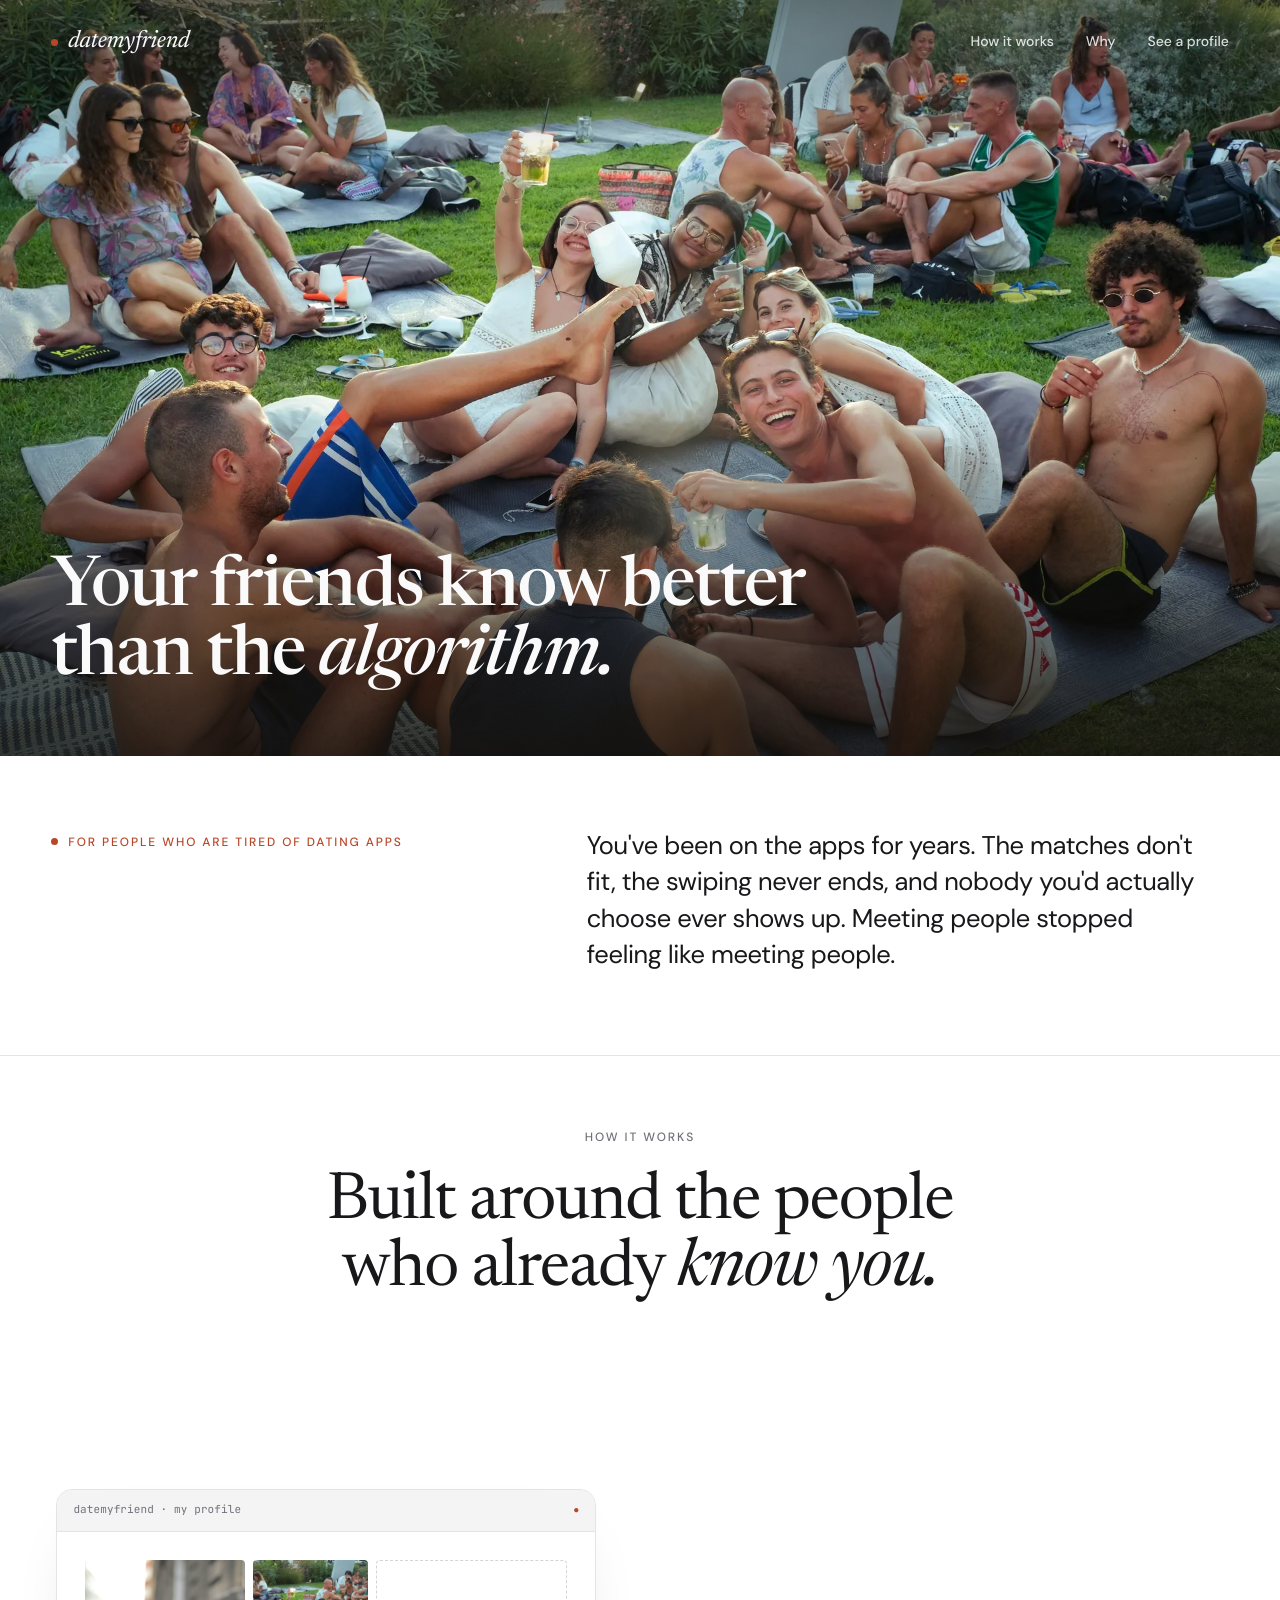
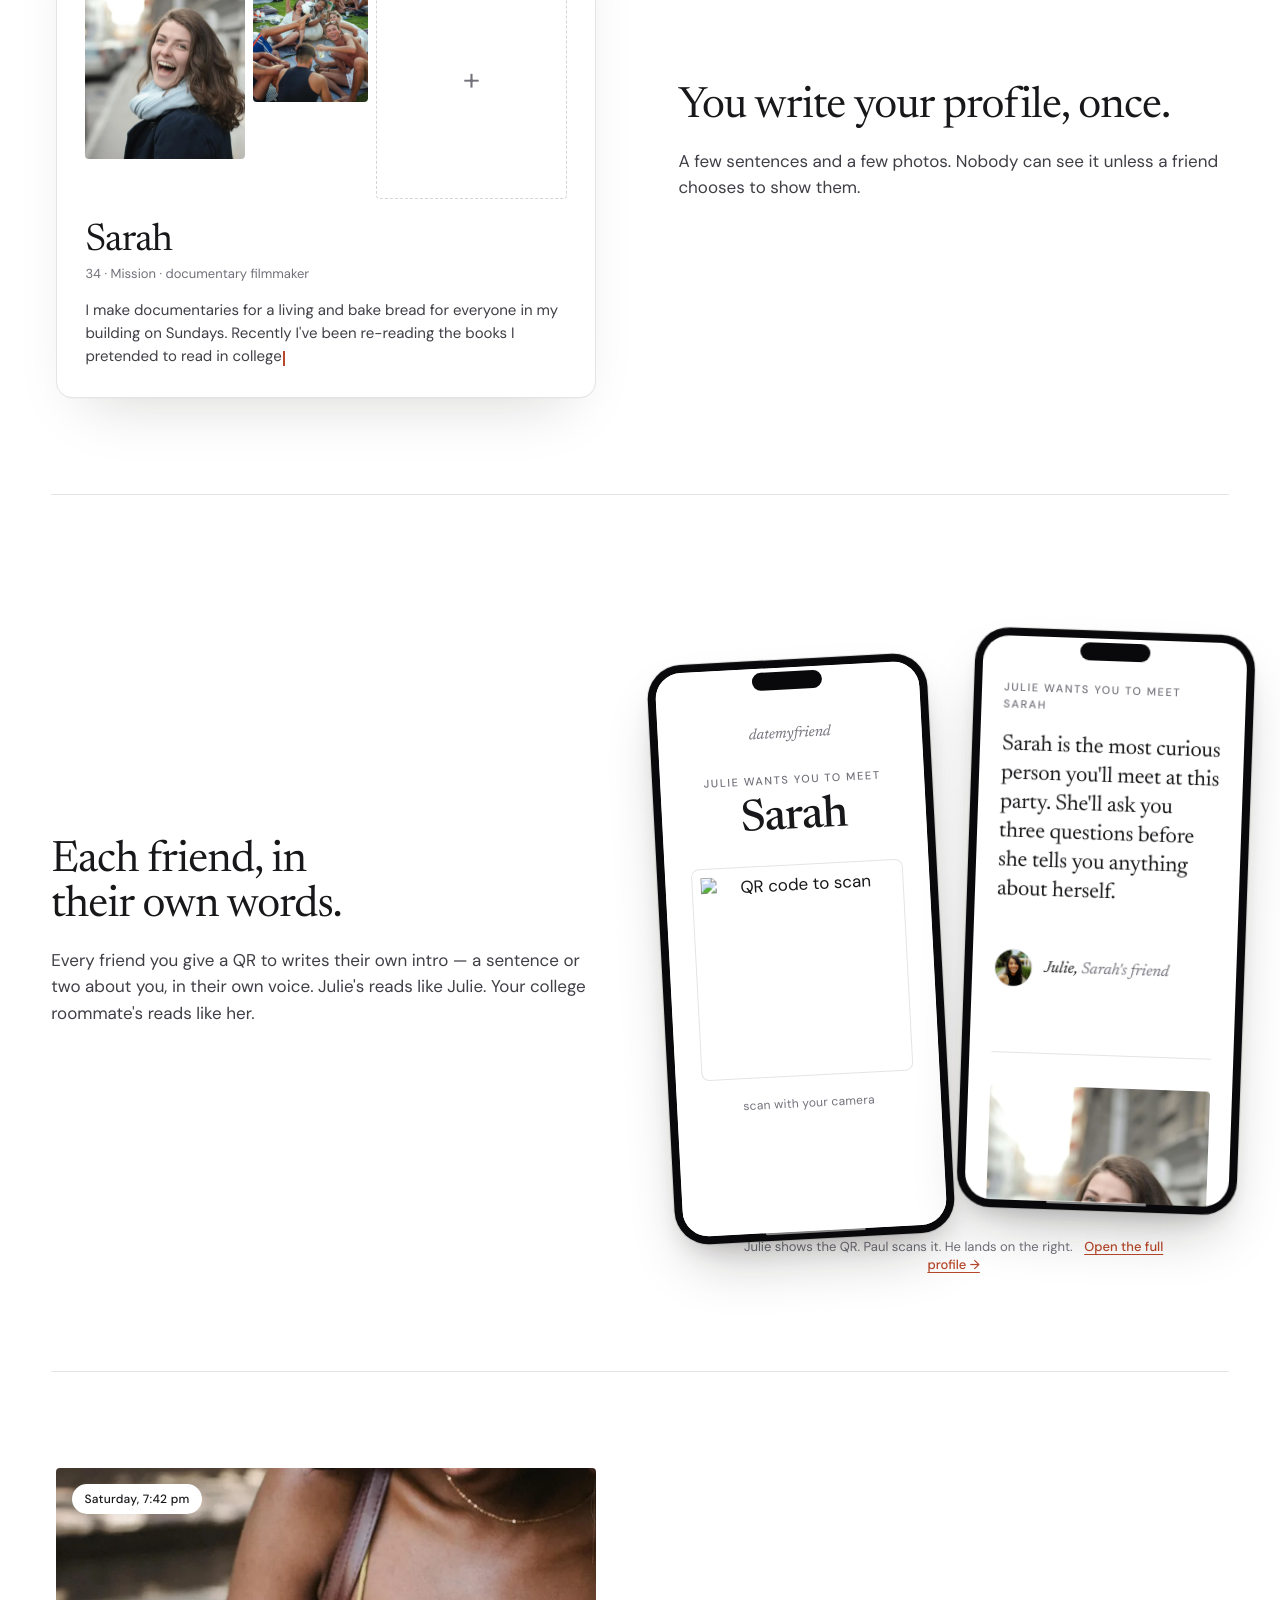
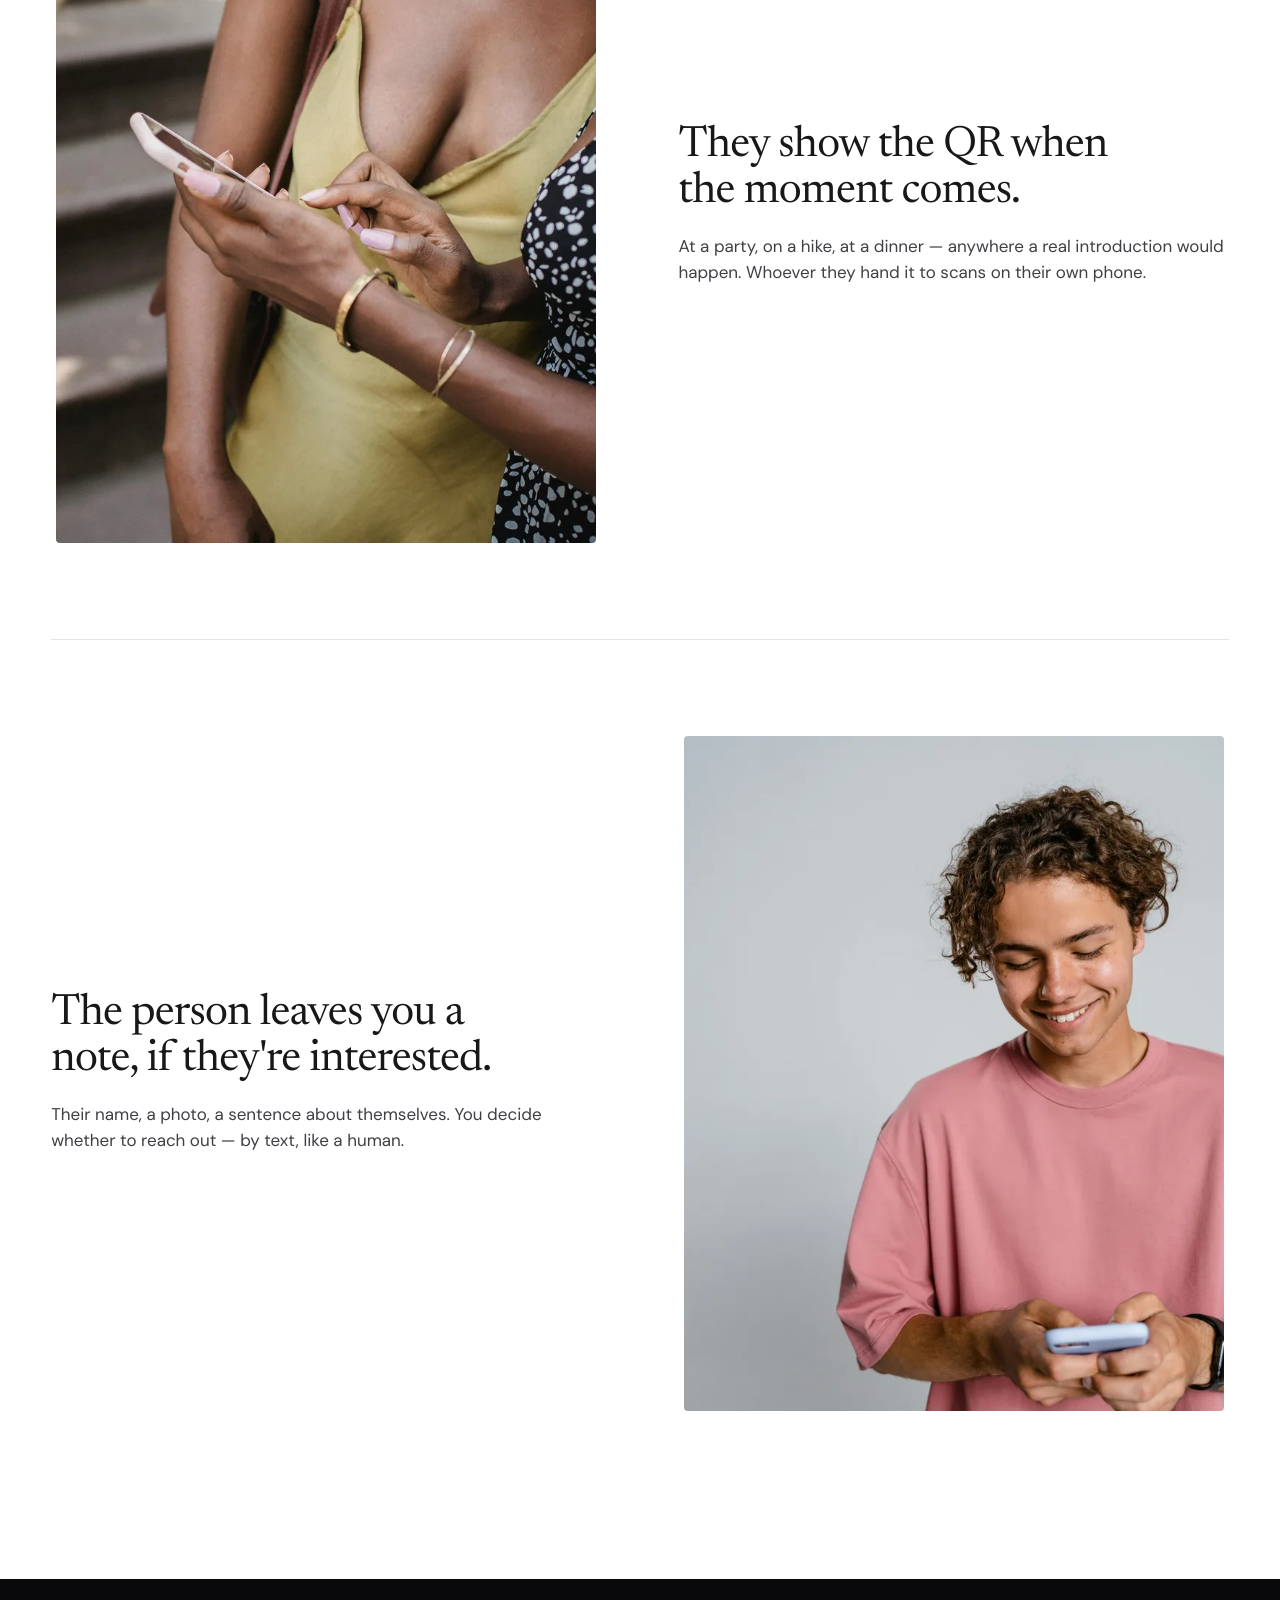
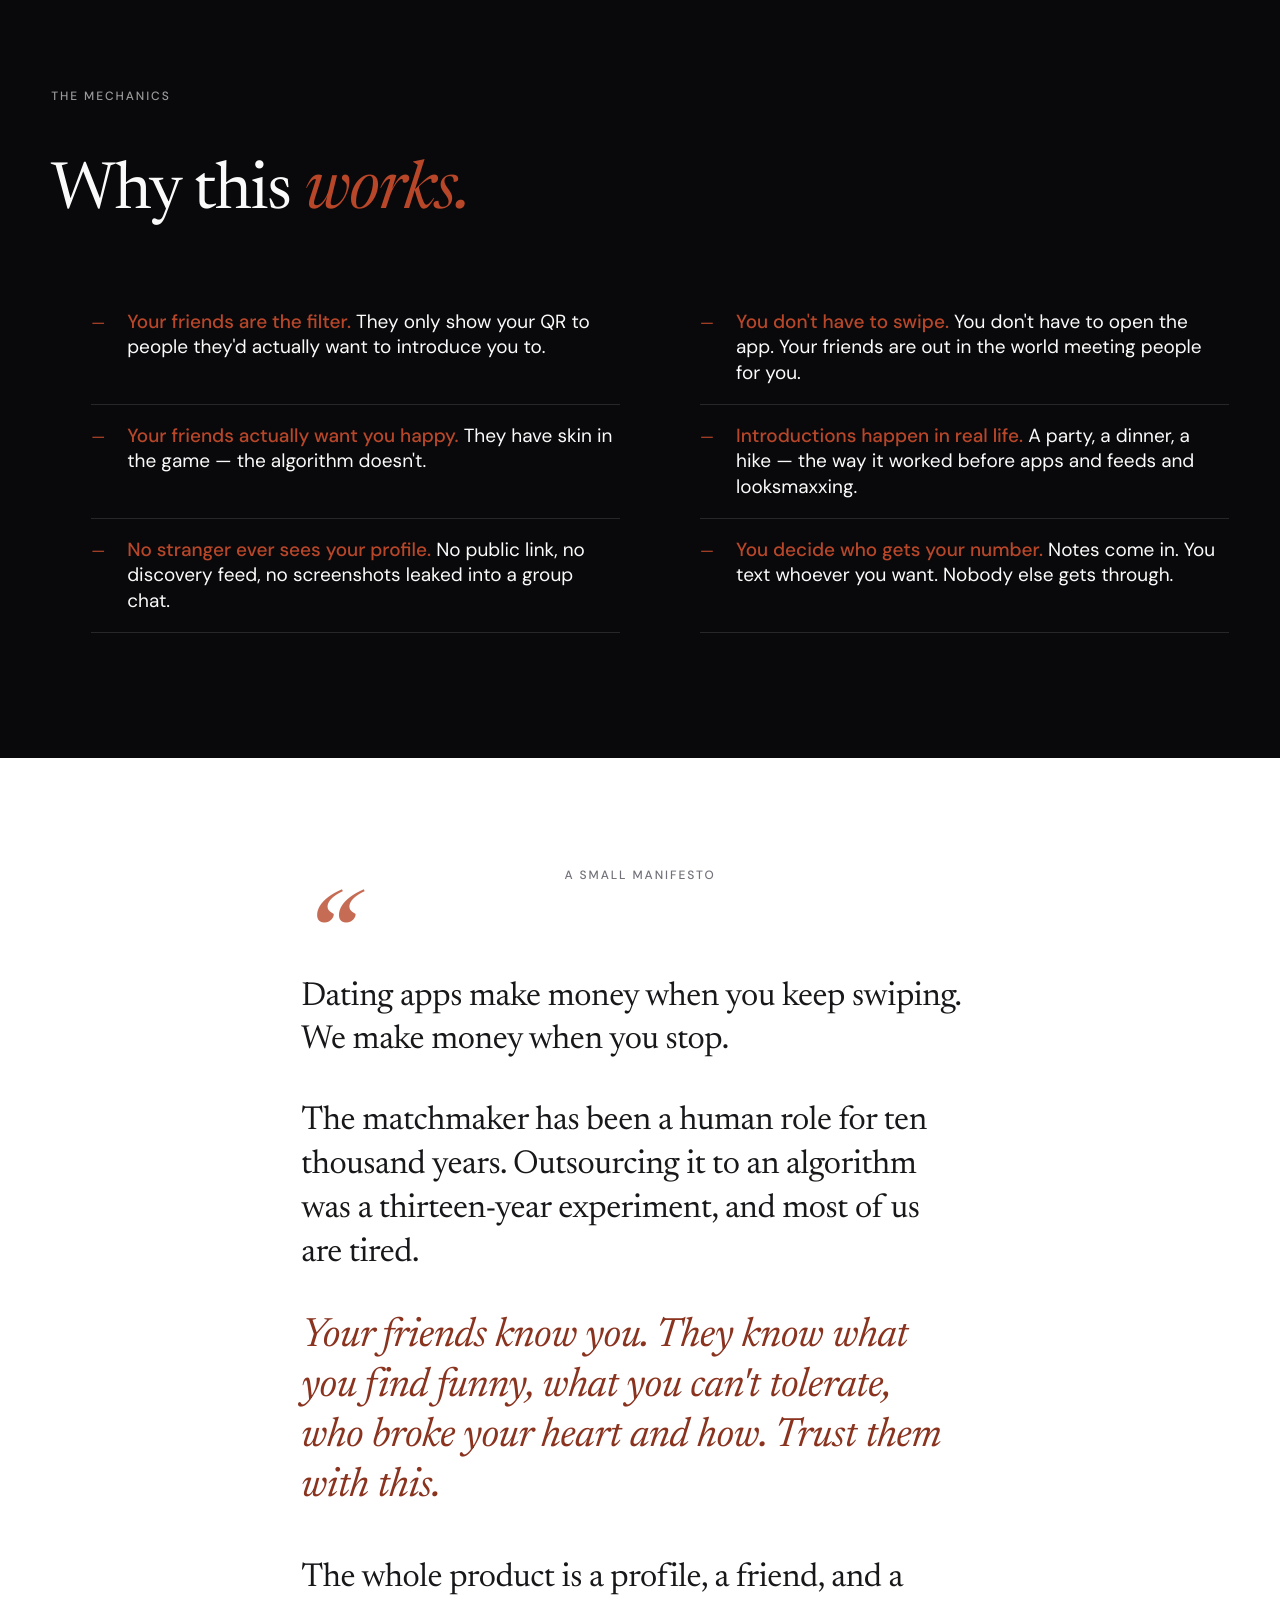
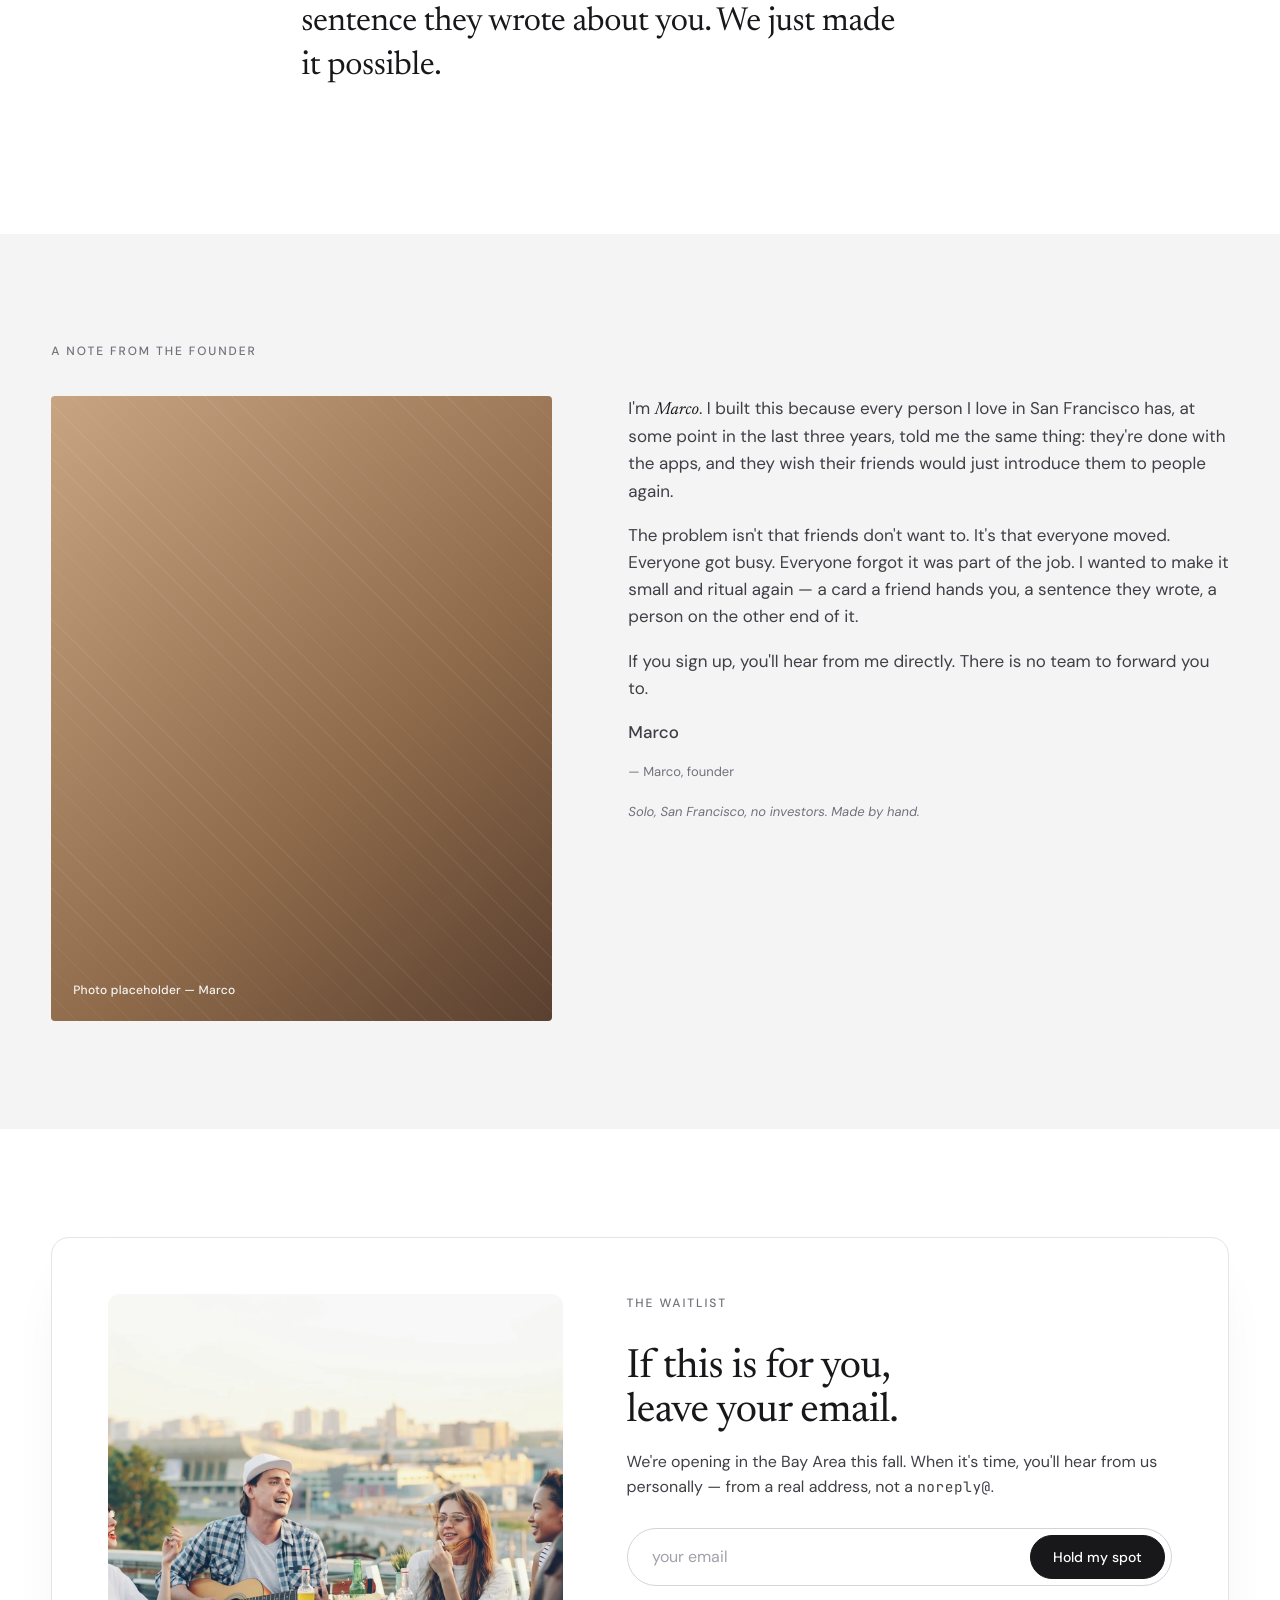
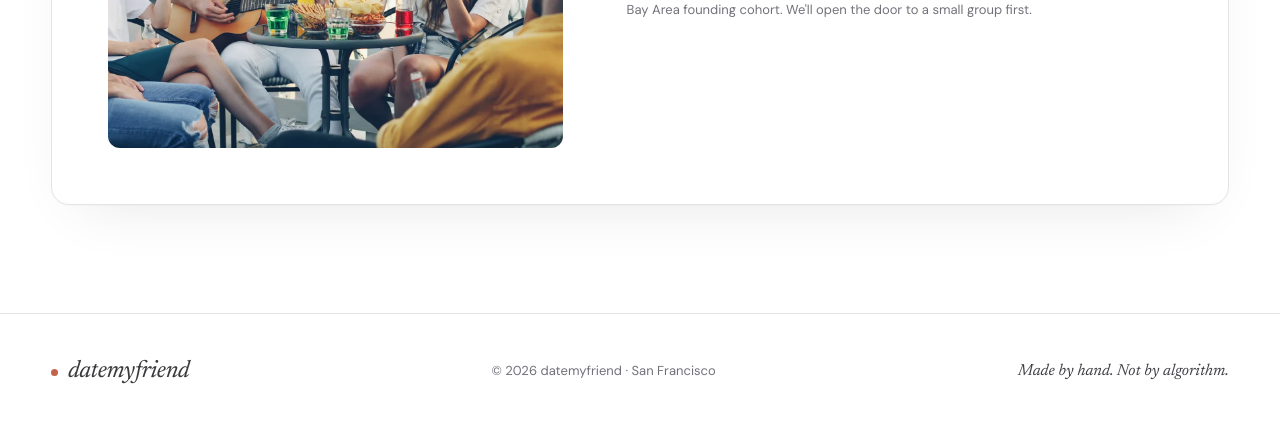
==== index.html @ 8fa46e81 "datemyfriend: static landing + profile pages for GitHub Pages Implements the Claude Design handoff a" ====
<!doctype html>
<html lang="en">
<head>
  <meta charset="utf-8" />
  <meta name="viewport" content="width=device-width, initial-scale=1" />
  <title>datemyfriend — a small, slow dating service</title>
  <meta name="description" content="A small, slow dating service that works through your actual friends." />

  <link rel="preconnect" href="https://fonts.googleapis.com" />
  <link rel="preconnect" href="https://fonts.gstatic.com" crossorigin />
  <link
    rel="stylesheet"
    href="https://fonts.googleapis.com/css2?family=Newsreader:ital,opsz,wght@0,6..72,300..700;1,6..72,300..700&family=DM+Sans:opsz,wght@9..40,400..700&family=JetBrains+Mono:wght@400;500;600&family=Caveat:wght@500;600&display=swap"
  />

  <link rel="stylesheet" href="styles.css" />
  <link rel="stylesheet" href="profile.css" />
</head>
<body>
  <div class="page">
    <!-- ── Header ────────────────────────────────────────────── -->
    <header class="site-header on-dark">
      <div class="container">
        <a class="brand" href="index.html">
          <span class="brand-dot" aria-hidden="true"></span>
          <span class="brand-mark">datemyfriend</span>
        </a>
        <nav class="nav-links" aria-label="primary">
          <a href="#how">How it works</a>
          <a href="#manifesto">Why</a>
          <a href="profile.html" target="_blank" rel="noreferrer">See a profile</a>
        </nav>
      </div>
    </header>

    <!-- ── 01 Hero ───────────────────────────────────────────── -->
    <section class="hero">
      <div class="hero__bg" aria-hidden="true">
        <img src="images/garden-party.webp" alt="" />
      </div>
      <div class="hero__inner">
        <div class="container">
          <h1 class="hero__headline">
            Your friends know better than the <em class="serif-italic">algorithm.</em>
          </h1>
        </div>
      </div>
    </section>

    <!-- ── 01b Lead-in ───────────────────────────────────────── -->
    <section class="lead-in">
      <div class="container">
        <div class="lead-in__grid">
          <div class="lead-in__left">
            <div class="eyebrow" style="margin-bottom:18px">For people who are tired of dating apps</div>
          </div>
          <div class="lead-in__right">
            <p class="lead-in__sub">
              You've been on the apps for years. The matches don't fit, the swiping
              never ends, and nobody you'd actually choose ever shows up. Meeting
              people stopped feeling like meeting people.
            </p>
          </div>
        </div>
      </div>
    </section>

    <!-- ── 02 How it works ───────────────────────────────────── -->
    <section class="section section-tight" id="how">
      <div class="container">
        <div style="text-align:center;margin-bottom:clamp(56px, 7vw, 96px)">
          <div class="eyebrow-muted" style="margin-bottom:24px">How it works</div>
          <h2 class="display-l" style="max-width:20ch;margin:0 auto">
            Built around the people who already <em class="serif-italic">know you.</em>
          </h2>
        </div>

        <!-- Step 1 — editor mock -->
        <div class="how-row">
          <div class="how-row__media">
            <div class="editor-mock">
              <div class="editor-mock__chrome">
                <div class="editor-mock__url">datemyfriend · my profile</div>
                <div class="editor-mock__lock" aria-hidden="true">●</div>
              </div>
              <div class="editor-mock__body">
                <div class="editor-mock__photos">
                  <div class="editor-mock__photo img-frame"><img src="images/sarah.webp" alt="" /></div>
                  <div class="editor-mock__photo img-frame"><img src="images/garden-party.webp" alt="" /></div>
                  <div class="editor-mock__photo editor-mock__photo--add"><span>+</span></div>
                </div>
                <div class="editor-mock__name">Sarah</div>
                <div class="editor-mock__details">34 · Mission · documentary filmmaker</div>
                <div class="editor-mock__bio">
                  I make documentaries for a living and bake bread for everyone in my building on Sundays.
                  Recently I've been re-reading the books I pretended to read in college<span class="caret" aria-hidden="true"></span>
                </div>
              </div>
            </div>
          </div>
          <div class="how-row__copy">
            <h3 class="how-row__title">You write your profile, once.</h3>
            <p class="how-row__body">A few sentences and a few photos. Nobody can see it unless a friend chooses to show them.</p>
          </div>
        </div>

        <!-- Step 2 — phone pair (Julie's QR + Paul's view) -->
        <div class="how-row reverse">
          <div class="how-row__media">
            <div class="phone-pair-wrap">
              <div class="phone-pair-clip">
                <div class="phone-pair" data-active="0">
                  <div class="phone-pair__slot is-active" role="button" tabindex="0" aria-label="Show Julie's QR · what she shows Paul">
                    <div class="phone-wrap" style="transform:rotate(0deg)">
                      <div class="phone">
                        <div class="phone__notch" aria-hidden="true"></div>
                        <div class="phone__screen">
                          <div class="qr-screen">
                            <div class="qr-screen__brand">datemyfriend</div>
                            <div class="qr-screen__title-row">
                              <div class="qr-screen__eyebrow">Julie wants you to meet</div>
                              <h3 class="qr-screen__title">Sarah</h3>
                            </div>
                            <div class="qr-screen__qr"><img src="images/qr.svg" alt="QR code to scan" /></div>
                            <div class="qr-screen__hint">scan with your camera</div>
                          </div>
                        </div>
                        <div class="phone__home" aria-hidden="true"></div>
                      </div>
                    </div>
                  </div>
                  <div class="phone-pair__slot" role="button" tabindex="0" aria-label="Show Paul's view · after scanning">
                    <div class="phone-wrap" style="transform:rotate(0deg)">
                      <div class="phone">
                        <div class="phone__notch" aria-hidden="true"></div>
                        <div class="phone__screen">
                          <article class="profile-card">
                            <section class="profile-endorsement">
                              <div class="profile-endorsement__label eyebrow-muted">Julie wants you to meet Sarah</div>
                              <blockquote class="profile-endorsement__text">Sarah is the most curious person you'll meet at this party. She'll ask you three questions before she tells you anything about herself.</blockquote>
                              <div class="profile-endorsement__sig">
                                <span class="profile-endorsement__sig-avatar" aria-hidden="true"><img src="images/julie.webp" alt="" /></span>
                                <span class="profile-endorsement__sig-name">Julie, <span class="profile-endorsement__sig-rel">Sarah's friend</span></span>
                              </div>
                            </section>
                            <hr class="profile-rule" />
                            <section class="profile-meet">
                              <div class="profile-meet__photos">
                                <div class="profile-meet__photo img-frame"><img src="images/sarah.webp" alt="" /></div>
                              </div>
                              <h1 class="profile-meet__name">Sarah</h1>
                              <div class="profile-meet__details caption">34 · Mission · documentary filmmaker</div>
                              <p class="profile-meet__bio">I make documentaries for a living and bake bread on Sundays. Looking for someone with their own thing going on.</p>
                            </section>
                          </article>
                        </div>
                        <div class="phone__home" aria-hidden="true"></div>
                      </div>
                    </div>
                  </div>
                </div>
              </div>

              <div class="phone-pair__nav" aria-label="Phone view selector">
                <button class="phone-pair__arrow" data-dir="prev" disabled aria-label="Previous">
                  <svg viewBox="0 0 24 24" width="20" height="20" fill="none" stroke="currentColor" stroke-width="1.5" stroke-linecap="round" stroke-linejoin="round" style="transform:scaleX(-1)"><path d="M5 12h14"/><path d="M13 6l6 6-6 6"/></svg>
                </button>
                <div class="phone-pair__dots" role="tablist">
                  <button class="phone-pair__dot is-active" role="tab" aria-selected="true" aria-label="Julie's QR · what she shows Paul"></button>
                  <button class="phone-pair__dot" role="tab" aria-selected="false" aria-label="Paul's view · after scanning"></button>
                </div>
                <button class="phone-pair__arrow" data-dir="next" aria-label="Next">
                  <svg viewBox="0 0 24 24" width="20" height="20" fill="none" stroke="currentColor" stroke-width="1.5" stroke-linecap="round" stroke-linejoin="round"><path d="M5 12h14"/><path d="M13 6l6 6-6 6"/></svg>
                </button>
              </div>

              <div class="how-row__caption caption phone-pair__caption">
                Julie shows the QR. Paul scans it. He lands on the right.
                <a href="profile.html" target="_blank" rel="noreferrer" class="how-row__link">Open the full profile →</a>
              </div>
            </div>
          </div>
          <div class="how-row__copy">
            <h3 class="how-row__title">Each friend, in their own words.</h3>
            <p class="how-row__body">Every friend you give a QR to writes their own intro — a sentence or two about you, in their own voice. Julie's reads like Julie. Your college roommate's reads like her.</p>
          </div>
        </div>

        <!-- Step 3 — phone-hands photo -->
        <div class="how-row">
          <div class="how-row__media">
            <div class="how-row__photo img-frame">
              <img src="images/phone-hands.webp" alt="Someone holding a phone, about to scan a QR." />
              <div class="badge">Saturday, 7:42 pm</div>
            </div>
          </div>
          <div class="how-row__copy">
            <h3 class="how-row__title">They show the QR when the moment comes.</h3>
            <p class="how-row__body">At a party, on a hike, at a dinner — anywhere a real introduction would happen. Whoever they hand it to scans on their own phone.</p>
          </div>
        </div>

        <!-- Step 4 — paul photo -->
        <div class="how-row reverse">
          <div class="how-row__media">
            <div class="how-row__photo img-frame">
              <img src="images/paul.webp" alt="Paul, smiling and reading a note on his phone." />
            </div>
          </div>
          <div class="how-row__copy">
            <h3 class="how-row__title">The person leaves you a note, if they're interested.</h3>
            <p class="how-row__body">Their name, a photo, a sentence about themselves. You decide whether to reach out — by text, like a human.</p>
          </div>
        </div>
      </div>
    </section>

    <!-- ── 03 Why this works (dark) ──────────────────────────── -->
    <section class="section section-dark">
      <div class="container">
        <div class="eyebrow-on-dark" style="margin-bottom:28px">The mechanics</div>
        <h2 class="display-l" style="max-width:14ch;margin-bottom:64px;color:var(--on-dark)">
          Why this <em class="serif-italic" style="color:var(--accent)">works.</em>
        </h2>
        <ul class="nots">
          <li class="not"><span class="dash" aria-hidden="true">—</span><span><span class="not__lead">Your friends are the filter.</span> They only show your QR to people they'd actually want to introduce you to.</span></li>
          <li class="not"><span class="dash" aria-hidden="true">—</span><span><span class="not__lead">You don't have to swipe.</span> You don't have to open the app. Your friends are out in the world meeting people for you.</span></li>
          <li class="not"><span class="dash" aria-hidden="true">—</span><span><span class="not__lead">Your friends actually want you happy.</span> They have skin in the game — the algorithm doesn't.</span></li>
          <li class="not"><span class="dash" aria-hidden="true">—</span><span><span class="not__lead">Introductions happen in real life.</span> A party, a dinner, a hike — the way it worked before apps and feeds and looksmaxxing.</span></li>
          <li class="not"><span class="dash" aria-hidden="true">—</span><span><span class="not__lead">No stranger ever sees your profile.</span> No public link, no discovery feed, no screenshots leaked into a group chat.</span></li>
          <li class="not"><span class="dash" aria-hidden="true">—</span><span><span class="not__lead">You decide who gets your number.</span> Notes come in. You text whoever you want. Nobody else gets through.</span></li>
        </ul>
      </div>
    </section>

    <!-- ── 04 Manifesto ──────────────────────────────────────── -->
    <section class="section" id="manifesto">
      <div class="container-narrow">
        <div class="eyebrow-muted" style="text-align:center;margin-bottom:36px">A small manifesto</div>
        <div class="manifesto">
          <span class="quote-glyph" aria-hidden="true">&ldquo;</span>
          <p>Dating apps make money when you keep swiping. We make money when you stop.</p>
          <p>The matchmaker has been a human role for ten thousand years. Outsourcing it to an algorithm was a thirteen-year experiment, and most of us are tired.</p>
          <p class="pull">Your friends know you. They know what you find funny, what you can't tolerate, who broke your heart and how. Trust them with this.</p>
          <p>The whole product is a profile, a friend, and a sentence they wrote about you. We just made it possible.</p>
        </div>
      </div>
    </section>

    <!-- ── 05 Founder ────────────────────────────────────────── -->
    <section class="section section-sand">
      <div class="container">
        <div class="eyebrow-muted" style="margin-bottom:36px">A note from the founder</div>
        <div class="founder">
          <div class="founder-photo img-frame">
            <div style="width:100%;height:100%;background:linear-gradient(135deg,#c8a482 0%,#8e6a4a 60%,#5a4030 100%);position:relative;display:flex;align-items:flex-end;justify-content:flex-start;padding:22px">
              <div style="font-family:var(--sans);font-size:12px;letter-spacing:0.02em;color:rgba(255,255,255,0.92);font-weight:500">Photo placeholder — Marco</div>
              <div style="position:absolute;inset:0;pointer-events:none;background-image:repeating-linear-gradient(45deg,transparent 0 18px,rgba(255,255,255,0.06) 18px 19px)"></div>
            </div>
          </div>
          <div class="founder-body">
            <p>I'm <em>Marco</em>. I built this because every person I love in San Francisco has, at some point in the last three years, told me the same thing: they're done with the apps, and they wish their friends would just introduce them to people again.</p>
            <p>The problem isn't that friends don't want to. It's that everyone moved. Everyone got busy. Everyone forgot it was part of the job. I wanted to make it small and ritual again — a card a friend hands you, a sentence they wrote, a person on the other end of it.</p>
            <p>If you sign up, you'll hear from me directly. There is no team to forward you to.</p>
            <p class="sig">Marco</p>
            <div class="caption" style="margin-top:4px">— Marco, founder</div>
            <div class="caption" style="margin-top:22px;font-style:italic;color:var(--ink-3)">Solo, San Francisco, no investors. Made by hand.</div>
          </div>
        </div>
      </div>
    </section>

    <!-- ── 06 The ask (waitlist) ─────────────────────────────── -->
    <section class="section" id="ask">
      <div class="container">
        <div class="ask-wrap">
          <div class="ask-photo img-frame">
            <img src="images/rooftop.webp" alt="" />
          </div>

          <div class="ask-form-wrap">
            <div class="fade-in" data-stage="ask">
              <div class="eyebrow-muted" style="margin-bottom:18px">The waitlist</div>
              <h2 class="display-m" style="margin-bottom:16px;max-width:22ch">If this is for you, leave your email.</h2>
              <p class="body" style="margin-bottom:28px;max-width:36rem">
                We're opening in the Bay Area this fall. When it's time, you'll hear from us
                personally — from a real address, not a <span class="mono" style="font-size:0.9em">noreply@</span>.
              </p>
              <form class="form-inline" data-form="ask">
                <input class="input" type="email" required placeholder="your email" aria-label="email address" />
                <button class="btn" type="submit">Hold my spot</button>
              </form>
              <p class="caption" style="margin-top:16px">Bay Area founding cohort. We'll open the door to a small group first.</p>
            </div>

            <div class="fade-in" data-stage="matchmaker" hidden>
              <div class="eyebrow-muted" style="margin-bottom:18px">One more thing</div>
              <h2 class="display-m" style="margin-bottom:16px;max-width:22ch">You're on the list. Now — one more thing.</h2>
              <p class="body" style="margin-bottom:24px;max-width:40rem;text-wrap:pretty">
                Who's the friend you'd actually trust to do this for you? The one with the best
                instinct for who you'd click with. Tell us, and when we open up, we'll set the two
                of you up first — with a QR they can carry and the words they'll write about you.
              </p>
              <form style="display:grid;gap:12px;max-width:460px" data-form="matchmaker">
                <input class="input" type="text" placeholder="friend's name" aria-label="friend's name" />
                <input class="input" type="text" placeholder="their email or phone" aria-label="friend's contact" />
                <div style="display:flex;gap:12px;align-items:center;margin-top:6px">
                  <button class="btn" type="submit">Send them a note</button>
                  <button class="btn-link" type="button" data-skip>Skip — I'll tell them myself</button>
                </div>
              </form>
            </div>

            <div class="fade-in" data-stage="done" hidden>
              <div class="eyebrow-muted" style="margin-bottom:18px">That's it</div>
              <h2 class="display-m" style="margin-bottom:18px;max-width:22ch">Good. Glad you're here.</h2>
              <p class="body" style="max-width:36rem;font-style:italic">We'll be in touch this fall, from a real address.</p>
              <p class="caption" style="margin-top:24px">— Marco</p>
            </div>
          </div>
        </div>
      </div>
    </section>

    <!-- ── Footer ────────────────────────────────────────────── -->
    <footer class="site-footer">
      <div class="container">
        <div class="brand" style="opacity:0.85">
          <span class="brand-dot" aria-hidden="true"></span>
          <span class="brand-mark">datemyfriend</span>
        </div>
        <div class="caption">© 2026 datemyfriend · San Francisco</div>
        <div class="caption" style="font-family:var(--serif);font-style:italic;font-size:16px;color:var(--ink-2)">Made by hand. Not by algorithm.</div>
      </div>
    </footer>
  </div>

  <script>
    (function () {
      // ── Waitlist email stage machine (ask → matchmaker → done) ──
      var wrap = document.querySelector('.ask-form-wrap');
      if (wrap) {
        var stages = {
          ask: wrap.querySelector('[data-stage="ask"]'),
          matchmaker: wrap.querySelector('[data-stage="matchmaker"]'),
          done: wrap.querySelector('[data-stage="done"]')
        };
        var show = function (name) {
          Object.keys(stages).forEach(function (k) {
            if (stages[k]) stages[k].hidden = (k !== name);
          });
        };
        var askForm = wrap.querySelector('[data-form="ask"]');
        if (askForm) askForm.addEventListener('submit', function (e) {
          e.preventDefault();
          var email = askForm.querySelector('input[type=email]');
          if (email && email.value.trim()) show('matchmaker');
        });
        var mmForm = wrap.querySelector('[data-form="matchmaker"]');
        if (mmForm) mmForm.addEventListener('submit', function (e) { e.preventDefault(); show('done'); });
        var skip = wrap.querySelector('[data-skip]');
        if (skip) skip.addEventListener('click', function () { show('done'); });
      }

      // ── Phone-pair carousel (mobile arrows / dots) ──
      var roots = document.querySelectorAll('.phone-pair-wrap');
      Array.prototype.forEach.call(roots, function (root) {
        var track = root.querySelector('.phone-pair');
        var slots = Array.prototype.slice.call(root.querySelectorAll('.phone-pair__slot'));
        var dots = Array.prototype.slice.call(root.querySelectorAll('.phone-pair__dot'));
        var prev = root.querySelector('.phone-pair__arrow[data-dir="prev"]');
        var next = root.querySelector('.phone-pair__arrow[data-dir="next"]');
        var last = slots.length - 1;
        var active = 0;
        var render = function () {
          if (track) track.setAttribute('data-active', active);
          slots.forEach(function (s, i) { s.classList.toggle('is-active', i === active); });
          dots.forEach(function (d, i) {
            d.classList.toggle('is-active', i === active);
            d.setAttribute('aria-selected', i === active ? 'true' : 'false');
          });
          if (prev) prev.disabled = active === 0;
          if (next) next.disabled = active === last;
        };
        slots.forEach(function (s, i) { s.addEventListener('click', function () { active = i; render(); }); });
        dots.forEach(function (d, i) { d.addEventListener('click', function () { active = i; render(); }); });
        if (prev) prev.addEventListener('click', function () { active = Math.max(0, active - 1); render(); });
        if (next) next.addEventListener('click', function () { active = Math.min(last, active + 1); render(); });
        render();
      });
    })();
  </script>
</body>
</html>
---- styles.css ----
/* datemyfriend — light + photo-driven, sans body, serif display */

:root {
  --bg: #FFFFFF;             /* pure white */
  --bg-2: #F4F4F5;           /* cool neutral gray */
  --bg-3: #E4E4E7;           /* deeper neutral gray */
  --ink-dark: #09090B;       /* near-black, neutral */
  --ink: #18181B;
  --ink-2: #3F3F46;
  --ink-3: #71717A;
  --ink-4: #A1A1AA;
  --rule: #D4D4D8;
  --rule-soft: #E4E4E7;
  --accent: #B8472A;         /* burnt sienna default — warm accent against cool surfaces */
  --accent-ink: #8A331F;
  --on-dark: #FAFAFA;

  --serif: "Newsreader", "Source Serif Pro", Georgia, serif;
  --sans: "DM Sans", "Söhne", -apple-system, "Helvetica Neue", sans-serif;
  --mono: "JetBrains Mono", "DM Mono", ui-monospace, Menlo, monospace;

  --measure: 36rem;
  --gutter: clamp(20px, 4vw, 64px);
}

* { box-sizing: border-box; }

html, body {
  margin: 0;
  padding: 0;
  background: var(--bg);
  color: var(--ink);
  font-family: var(--sans);
  font-size: 17px;
  line-height: 1.5;
  overflow-x: hidden;
  -webkit-font-smoothing: antialiased;
  -moz-osx-font-smoothing: grayscale;
  text-rendering: geometricPrecision;
}

img { display: block; max-width: 100%; }
a { color: inherit; text-decoration: none; }

/* ── Type ────────────────────────────────────────────────────── */

.eyebrow {
  font-family: var(--sans);
  font-size: 12px;
  font-weight: 500;
  letter-spacing: 0.16em;
  text-transform: uppercase;
  color: var(--accent);
}

.eyebrow-muted {
  font-family: var(--sans);
  font-size: 12px;
  font-weight: 500;
  letter-spacing: 0.16em;
  text-transform: uppercase;
  color: var(--ink-3);
}

.eyebrow-on-dark {
  font-family: var(--sans);
  font-size: 12px;
  font-weight: 500;
  letter-spacing: 0.16em;
  text-transform: uppercase;
  color: color-mix(in oklch, var(--on-dark) 60%, transparent);
}

.display-hero {
  font-family: var(--serif);
  font-weight: 400;
  font-size: clamp(48px, 8vw, 120px);
  line-height: 0.96;
  letter-spacing: -0.024em;
  font-variation-settings: "opsz" 60;
  text-wrap: balance;
}

.display-l {
  font-family: var(--serif);
  font-weight: 400;
  font-size: clamp(36px, 5.2vw, 72px);
  line-height: 1.0;
  letter-spacing: -0.020em;
  font-variation-settings: "opsz" 36;
  text-wrap: balance;
}

.display-m {
  font-family: var(--serif);
  font-weight: 420;
  font-size: clamp(28px, 3.2vw, 44px);
  line-height: 1.08;
  letter-spacing: -0.013em;
  font-variation-settings: "opsz" 28;
  text-wrap: balance;
}

.display-s {
  font-family: var(--serif);
  font-weight: 440;
  font-size: clamp(22px, 2.2vw, 28px);
  line-height: 1.18;
  letter-spacing: -0.008em;
}

.lede {
  font-family: var(--sans);
  font-size: clamp(17px, 1.4vw, 19px);
  line-height: 1.5;
  letter-spacing: -0.002em;
  font-weight: 400;
  color: var(--ink-2);
}

.body {
  font-family: var(--sans);
  font-size: 16px;
  line-height: 1.55;
  color: var(--ink-2);
}

.body-tight {
  font-family: var(--sans);
  font-size: 15px;
  line-height: 1.5;
  color: var(--ink-2);
}

.caption {
  font-family: var(--sans);
  font-size: 13px;
  line-height: 1.4;
  letter-spacing: 0;
  color: var(--ink-3);
}

.mono {
  font-family: var(--mono);
  font-weight: 400;
  letter-spacing: 0.04em;
}

em.serif-italic, .serif-italic {
  font-style: italic;
  font-variation-settings: "opsz" 60;
}

.accent { color: var(--accent); }

/* ── Layout ──────────────────────────────────────────────────── */

.page { width: 100%; min-height: 100vh; overflow-x: hidden; }

.container {
  width: 100%;
  max-width: 1280px;
  margin: 0 auto;
  padding-left: var(--gutter);
  padding-right: var(--gutter);
}

.container-narrow {
  width: 100%;
  max-width: 780px;
  margin: 0 auto;
  padding-left: var(--gutter);
  padding-right: var(--gutter);
}

.section {
  padding-top: clamp(80px, 12vh, 160px);
  padding-bottom: clamp(80px, 12vh, 160px);
}

.section-tight {
  padding-top: clamp(56px, 8vh, 96px);
  padding-bottom: clamp(56px, 8vh, 96px);
}

.section-sand { background: var(--bg-2); }
.section-deep { background: var(--bg-3); }

.section-dark {
  background: var(--ink-dark);
  color: var(--on-dark);
}

.section-dark .lede,
.section-dark .body,
.section-dark .body-tight { color: color-mix(in oklch, var(--on-dark) 75%, transparent); }

.rule { border: 0; border-top: 1px solid var(--rule-soft); margin: 0; }

/* ── Header ──────────────────────────────────────────────────── */

.site-header {
  position: absolute;
  top: 0; left: 0; right: 0;
  z-index: 50;
  padding-top: 24px;
  padding-bottom: 24px;
}

.site-header.on-dark { color: var(--on-dark); }
.site-header.on-light { color: var(--ink); }

.site-header.sticky {
  position: sticky;
  top: 0;
  background: color-mix(in oklch, var(--bg) 90%, transparent);
  backdrop-filter: blur(10px) saturate(140%);
  -webkit-backdrop-filter: blur(10px) saturate(140%);
  border-bottom: 1px solid var(--rule-soft);
}

.site-header .container {
  display: flex;
  align-items: center;
  justify-content: space-between;
  padding-top: 0;
  padding-bottom: 0;
}

.brand {
  display: inline-flex;
  align-items: center;
  gap: 10px;
  color: inherit;
}

.brand .brand-dot {
  width: 7px;
  height: 7px;
  border-radius: 50%;
  background: var(--accent);
  display: inline-block;
}

.brand .brand-mark {
  font-family: var(--serif);
  font-style: italic;
  font-size: 24px;
  letter-spacing: -0.01em;
  font-variation-settings: "opsz" 28;
  font-weight: 420;
}

.nav-links {
  display: flex;
  align-items: center;
  gap: 32px;
}

.nav-links a {
  font-family: var(--sans);
  font-size: 14px;
  font-weight: 500;
  letter-spacing: -0.002em;
  color: inherit;
  opacity: 0.85;
  white-space: nowrap;
}

.nav-links a:hover { opacity: 1; color: var(--accent); }

/* ── Hero ────────────────────────────────────────────────────── */

.hero {
  position: relative;
  min-height: 84vh;
  width: 100%;
  display: block;
  color: var(--on-dark);
  overflow: hidden;
}

.hero__bg {
  position: absolute !important;
  inset: 0;
  z-index: 0;
  overflow: hidden;
}

.hero__bg img {
  width: 100%;
  height: 100%;
  object-fit: cover;
  object-position: center 38%;
}

.hero__bg::after {
  content: "";
  position: absolute; inset: 0;
  background:
    linear-gradient(180deg, rgba(20,17,13,0.40) 0%, rgba(20,17,13,0.0) 22%, rgba(20,17,13,0.0) 55%, rgba(20,17,13,0.78) 100%);
  pointer-events: none;
}

.hero__inner {
  position: absolute;
  left: 0;
  right: 0;
  bottom: 0;
  z-index: 1;
  width: 100%;
  padding-bottom: clamp(48px, 7vh, 80px);
}

.hero__headline {
  font-family: var(--serif);
  font-weight: 500;
  font-size: clamp(40px, 5.4vw, 80px);
  line-height: 1.0;
  letter-spacing: -0.022em;
  font-variation-settings: "opsz" 72, "wght" 500;
  color: var(--on-dark);
  max-width: 18ch;
  margin: 0;
  text-wrap: balance;
}

.hero__headline em {
  font-style: italic;
  font-weight: 500;
  font-variation-settings: "opsz" 72, "wght" 500;
}

/* ── Lead-in band (under hero) ───────────────────────────────── */

.lead-in {
  padding: clamp(56px, 8vh, 96px) 0 clamp(48px, 6vh, 72px);
  background: var(--bg);
  border-bottom: 1px solid var(--rule-soft);
}

.lead-in__grid {
  display: grid;
  grid-template-columns: 5fr 7fr;
  gap: clamp(32px, 6vw, 80px);
  align-items: start;
}

.lead-in__left .eyebrow {
  display: inline-flex;
  align-items: center;
  gap: 10px;
}

.lead-in__left .eyebrow::before {
  content: "";
  display: inline-block;
  width: 7px; height: 7px;
  border-radius: 50%;
  background: var(--accent);
}

.lead-in__sub {
  font-family: var(--sans);
  font-size: clamp(20px, 2vw, 26px);
  line-height: 1.42;
  font-weight: 400;
  letter-spacing: -0.012em;
  color: var(--ink);
  margin: 0 0 28px;
  max-width: 36rem;
  text-wrap: pretty;
}

.lead-in__scroll {
  display: inline-flex;
  align-items: center;
  gap: 14px;
  background: none;
  border: 0;
  padding: 0;
  color: var(--ink-2);
  font-family: var(--sans);
  font-size: 13px;
  font-weight: 500;
  letter-spacing: 0.04em;
  cursor: pointer;
}

.lead-in__scroll .arrow {
  width: 56px; height: 1px;
  background: var(--ink-2);
  position: relative;
  transition: width 200ms ease;
}
.lead-in__scroll .arrow::after {
  content: "";
  position: absolute; right: 0; top: 50%;
  width: 8px; height: 8px;
  border-top: 1px solid var(--ink-2);
  border-right: 1px solid var(--ink-2);
  transform: translate(0, -50%) rotate(45deg);
}
.lead-in__scroll:hover { color: var(--accent); }
.lead-in__scroll:hover .arrow { width: 88px; background: var(--accent); }
.lead-in__scroll:hover .arrow::after {
  border-color: var(--accent);
}

@media (max-width: 800px) {
  .lead-in__grid { grid-template-columns: 1fr; }
}

/* (old hero subcomponent styles removed — moved to LeadInBand) */

/* ── Buttons ─────────────────────────────────────────────────── */

.btn {
  appearance: none;
  border: 1px solid var(--ink);
  background: var(--ink);
  color: var(--bg);
  padding: 16px 26px;
  font-family: var(--sans);
  font-size: 14px;
  font-weight: 500;
  letter-spacing: -0.002em;
  cursor: pointer;
  border-radius: 999px;
  white-space: nowrap;
  transition: background 160ms ease, color 160ms ease, transform 80ms ease, border-color 160ms ease;
}

.btn:hover { background: var(--accent); border-color: var(--accent); color: var(--bg); }
.btn:active { transform: translateY(1px); }

.btn-ghost {
  background: transparent;
  color: var(--ink);
  border-color: var(--ink-3);
}
.btn-ghost:hover { background: var(--ink); color: var(--bg); border-color: var(--ink); }

.btn-link {
  background: transparent;
  border: 0;
  color: var(--ink-2);
  font-family: var(--sans);
  font-size: 14px;
  font-weight: 500;
  text-decoration: underline;
  text-underline-offset: 4px;
  text-decoration-color: var(--rule);
  padding: 8px 0;
  cursor: pointer;
}
.btn-link:hover { color: var(--accent); text-decoration-color: currentColor; }

/* ── Forms ───────────────────────────────────────────────────── */

.field {
  display: flex;
  flex-direction: column;
  gap: 8px;
}

.field label {
  font-family: var(--sans);
  font-size: 13px;
  font-weight: 500;
  letter-spacing: 0;
  color: var(--ink-2);
}

.input,
.textarea {
  font-family: var(--sans);
  font-size: 16px;
  line-height: 1.4;
  padding: 16px 18px;
  border: 1px solid var(--rule);
  background: var(--bg);
  color: var(--ink);
  border-radius: 10px;
  outline: none;
  transition: border-color 160ms ease, box-shadow 160ms ease;
  width: 100%;
}

.input::placeholder,
.textarea::placeholder { color: var(--ink-4); }

.input:focus,
.textarea:focus {
  border-color: var(--ink);
  box-shadow: 0 0 0 4px color-mix(in oklch, var(--ink) 8%, transparent);
}

.textarea { min-height: 130px; resize: vertical; }

.form-inline {
  display: flex;
  gap: 10px;
  align-items: stretch;
  background: var(--bg);
  border: 1px solid var(--rule);
  border-radius: 999px;
  padding: 6px;
  transition: border-color 160ms ease, box-shadow 160ms ease;
}

.form-inline:focus-within {
  border-color: var(--ink);
  box-shadow: 0 0 0 4px color-mix(in oklch, var(--ink) 8%, transparent);
}

.form-inline .input {
  flex: 1;
  border: 0;
  background: transparent;
  border-radius: 999px;
  padding: 10px 18px;
  box-shadow: none;
}
.form-inline .input:focus { box-shadow: none; }
.form-inline .btn { border-radius: 999px; padding: 12px 22px; }

@media (max-width: 640px) {
  .form-inline { flex-direction: column; border-radius: 16px; }
  .form-inline .input { padding: 14px 18px; }
}

/* ── Image utilities ─────────────────────────────────────────── */

.img-frame {
  position: relative;
  overflow: hidden;
  background: var(--bg-2);
}
.img-frame img {
  width: 100%; height: 100%; object-fit: cover;
}

/* ── How-it-works (alternating photo + text rows) ───────────── */

.how-row {
  display: grid;
  grid-template-columns: 1fr 1fr;
  gap: clamp(32px, 6vw, 96px);
  align-items: center;
  padding: clamp(48px, 8vw, 96px) 0;
  border-bottom: 1px solid var(--rule-soft);
}

.how-row > * { min-width: 0; }

.how-row:last-child { border-bottom: 0; }

.how-row.reverse > :first-child { order: 2; }

.how-row__photo {
  aspect-ratio: 4/5;
  border-radius: 4px;
  position: relative;
}

.how-row__photo .badge {
  position: absolute;
  top: 16px; left: 16px;
  background: var(--bg);
  color: var(--ink);
  font-family: var(--sans);
  font-size: 12px;
  font-weight: 500;
  letter-spacing: 0.02em;
  padding: 6px 12px;
  border-radius: 999px;
}

.how-row__num {
  font-family: var(--serif);
  font-style: italic;
  font-size: clamp(56px, 7vw, 84px);
  line-height: 0.9;
  color: var(--accent);
  font-variation-settings: "opsz" 60;
  margin-bottom: 20px;
  display: block;
  letter-spacing: -0.01em;
}

.how-row__title {
  font-family: var(--serif);
  font-weight: 400;
  font-size: clamp(28px, 3.4vw, 44px);
  line-height: 1.05;
  letter-spacing: -0.018em;
  font-variation-settings: "opsz" 36;
  color: var(--ink);
  margin: 0 0 18px;
  text-wrap: balance;
}

.how-row__body {
  font-family: var(--sans);
  font-size: 17px;
  line-height: 1.55;
  color: var(--ink-2);
  margin: 0;
  max-width: 36rem;
}

@media (max-width: 800px) {
  .how-row { grid-template-columns: 1fr; gap: 24px; padding: 56px 0; }
  .how-row.reverse > :first-child { order: 0; }
}

/* ── Nots list ───────────────────────────────────────────────── */

.nots {
  display: grid;
  grid-template-columns: 1fr 1fr;
  gap: 0 80px;
}

.nots .not {
  display: grid;
  grid-template-columns: 22px 1fr;
  gap: 14px;
  align-items: baseline;
  padding: 18px 0;
  border-bottom: 1px solid color-mix(in oklch, var(--on-dark) 12%, transparent);
  font-family: var(--sans);
  font-size: 19px;
  font-weight: 400;
  line-height: 1.35;
  color: var(--on-dark);
}

.nots .not--strong {
  font-family: var(--serif);
  font-size: 24px;
  font-weight: 400;
  letter-spacing: -0.008em;
  font-variation-settings: "opsz" 24;
}

.nots .not .dash {
  font-family: var(--sans);
  color: var(--accent);
  font-size: 16px;
}

.nots .not__lead {
  color: var(--accent);
  font-weight: 500;
}

@media (max-width: 720px) {
  .nots { grid-template-columns: 1fr; gap: 0; }
  .nots .not { font-size: 17px; padding: 16px 0; }
}

/* ── Mobile breakpoint — ≤ 720px ─────────────────────────────── */

@media (max-width: 720px) {
  /* Section padding shrinks aggressively on mobile so the doc isn't endless */
  .section { padding-top: 64px; padding-bottom: 64px; }
  .section-tight { padding-top: 48px; padding-bottom: 48px; }

  /* Header: hide the long nav links, brand only */
  .site-header { padding-top: 18px; padding-bottom: 18px; }
  .nav-links { gap: 18px; }
  .nav-links a { font-size: 12px; }
  .nav-links a:not(:last-child) { display: none; }

  .brand .brand-mark { font-size: 20px; }

  /* Hero */
  .hero { min-height: 70vh; }
  .hero__headline { font-size: 38px; max-width: 14ch; }
  .hero__inner { padding-bottom: 40px; }

  /* Lead-in */
  .lead-in { padding: 48px 0 36px; }
  .lead-in__sub { font-size: 20px; margin-bottom: 24px; }

  /* HowRow already stacks at 800px — fine-tune copy size on mobile */
  .how-row__title { font-size: 30px; }
  .how-row__body { font-size: 16px; }

  /* Manifesto */
  .manifesto p { font-size: 22px; }
  .manifesto p.pull { font-size: 26px; }
  .quote-glyph { font-size: 84px; }

  /* Ask-wrap padding */
  .ask-wrap { padding: 28px; border-radius: 14px; }
  .ask-wrap .ask-photo { aspect-ratio: 16/10; border-radius: 8px; }

  /* Footer */
  .site-footer { padding: 32px 0 40px; }
  .site-footer .container { gap: 16px; flex-direction: column; align-items: flex-start; }
}

@media (max-width: 480px) {
  :root { --gutter: 18px; }
  .hero__headline { font-size: 34px; }
  .lead-in__sub { font-size: 18px; }
  .how-row__title { font-size: 26px; }
}

/* ── Manifesto ───────────────────────────────────────────────── */

.manifesto {
  max-width: 760px;
  margin: 0 auto;
}

.manifesto p {
  font-family: var(--serif);
  font-size: clamp(24px, 2.6vw, 34px);
  line-height: 1.32;
  letter-spacing: -0.012em;
  color: var(--ink);
  margin: 0 0 1.1em;
  font-variation-settings: "opsz" 28;
  text-wrap: pretty;
  font-weight: 400;
}

.manifesto p.pull {
  font-style: italic;
  font-size: clamp(28px, 3.2vw, 42px);
  line-height: 1.22;
  color: var(--accent-ink);
}

.quote-glyph {
  font-family: var(--serif);
  font-style: italic;
  font-size: clamp(96px, 10vw, 140px);
  line-height: 0.5;
  color: var(--accent);
  opacity: 0.8;
  display: block;
  margin-bottom: -8px;
}

/* ── Founder ─────────────────────────────────────────────────── */

.founder {
  display: grid;
  grid-template-columns: 5fr 6fr;
  gap: clamp(40px, 6vw, 80px);
  align-items: start;
}

.founder .founder-photo {
  aspect-ratio: 4/5;
  border-radius: 4px;
  position: relative;
  overflow: hidden;
}

.founder .founder-body p {
  font-family: var(--sans);
  font-size: 17px;
  line-height: 1.6;
  color: var(--ink-2);
  margin: 0 0 1em;
}

.founder .founder-body p em {
  color: var(--ink);
  font-family: var(--serif);
  font-style: italic;
  font-size: 1.02em;
}

.founder .sig {
  font-family: "Caveat", "Homemade Apple", cursive;
  font-size: 38px;
  color: var(--ink);
  margin: 32px 0 4px;
  letter-spacing: 0.005em;
  font-weight: 500;
}

@media (max-width: 800px) {
  .founder { grid-template-columns: 1fr; }
  .founder .founder-photo { max-width: 380px; }
}

/* ── The ask ─────────────────────────────────────────────────── */

.ask-wrap {
  display: grid;
  grid-template-columns: 5fr 6fr;
  gap: clamp(32px, 5vw, 80px);
  align-items: stretch;
  background: var(--bg);
  border: 1px solid var(--rule-soft);
  border-radius: 18px;
  padding: clamp(32px, 5vw, 56px);
  box-shadow: 0 1px 0 rgba(20,17,13,0.02), 0 24px 60px -30px rgba(20,17,13,0.12);
}

.ask-wrap .ask-photo {
  border-radius: 12px;
  overflow: hidden;
  aspect-ratio: 1/1;
  min-height: 280px;
}

@media (max-width: 800px) {
  .ask-wrap { grid-template-columns: 1fr; }
  .ask-wrap .ask-photo { aspect-ratio: 16/10; min-height: 0; }
}

/* ── Footer ──────────────────────────────────────────────────── */

.site-footer {
  padding: 40px 0 56px;
  border-top: 1px solid var(--rule-soft);
  background: var(--bg);
}

.site-footer .container {
  display: flex;
  justify-content: space-between;
  align-items: center;
  gap: 32px;
  flex-wrap: wrap;
}

.site-footer .caption { color: var(--ink-3); }

/* ── Utility ─────────────────────────────────────────────────── */

.center { text-align: center; }
.mt-s { margin-top: 16px; }
.mt-m { margin-top: 32px; }
.mt-l { margin-top: 56px; }
.mt-xl { margin-top: 96px; }

.fade-in { animation: fadeUp 700ms cubic-bezier(0.2, 0.7, 0.2, 1) both; }
@keyframes fadeUp {
  from { opacity: 0; transform: translateY(8px); }
  to { opacity: 1; transform: translateY(0); }
}

/* ── Full-bleed image break ──────────────────────────────────── */

.image-break {
  position: relative;
  width: 100%;
  margin: 0;
  overflow: hidden;
  background: var(--bg-2);
}

.image-break img {
  width: 100%; height: 100%; object-fit: cover; object-position: center;
}

.image-break__caption {
  position: absolute;
  left: var(--gutter);
  bottom: 28px;
  color: rgba(255,255,255,0.95);
  text-shadow: 0 1px 14px rgba(0,0,0,0.45);
}

.image-break__caption .text {
  font-family: var(--serif);
  font-style: italic;
  font-size: 18px;
  color: rgba(255,255,255,0.95);
}

/* ── How-it-works media ──────────────────────────────────────── */

.how-row__media {
  display: flex;
  flex-direction: column;
  align-items: center;
  justify-content: center;
  gap: 16px;
}

.how-row__media > * {
  width: 100%;
  max-width: 520px;
}

.how-row__phone-wrap {
  position: relative;
  display: flex;
  justify-content: center;
  align-items: flex-end;
  min-height: 660px;
  width: 100%;
}

.how-row__phone-wrap .phone-wrap:nth-child(1) {
  position: relative;
  z-index: 2;
}

.how-row__phone-wrap .phone-wrap:nth-child(2) {
  position: absolute;
  z-index: 1;
  right: 0;
  top: 28px;
  transform: rotate(4deg) translateX(40px);
  opacity: 0.92;
}

@media (max-width: 1024px) {
  .how-row__phone-wrap .phone-wrap:nth-child(2) {
    transform: rotate(4deg) translateX(10px);
  }
}

.how-row__caption {
  text-align: center;
  margin-top: 24px;
}

.how-row__link {
  font-family: var(--sans);
  font-size: 13px;
  font-weight: 500;
  color: var(--accent);
  text-decoration: underline;
  text-underline-offset: 3px;
  margin-left: 8px;
}
.how-row__link:hover { color: var(--ink); }

/* ── Editor mock (step 1) ────────────────────────────────────── */

.editor-mock {
  background: var(--bg);
  border-radius: 16px;
  overflow: hidden;
  border: 1px solid var(--rule-soft);
  box-shadow: 0 1px 0 rgba(20,17,13,0.02), 0 30px 60px -30px rgba(20,17,13,0.18);
  width: 100%;
  max-width: 540px;
  margin: 0 auto;
}

.editor-mock__chrome {
  display: flex;
  align-items: center;
  justify-content: space-between;
  padding: 12px 16px;
  background: var(--bg-2);
  border-bottom: 1px solid var(--rule-soft);
}

.editor-mock__url {
  font-family: var(--mono);
  font-size: 11px;
  letter-spacing: 0.01em;
  color: var(--ink-3);
  overflow: hidden;
  text-overflow: ellipsis;
  white-space: nowrap;
}

.editor-mock__lock {
  font-size: 10px;
  color: var(--accent);
}

.editor-mock__body {
  padding: 28px;
}

.editor-mock__photos {
  display: grid;
  grid-template-columns: 1.4fr 1fr 1fr;
  gap: 8px;
  margin-bottom: 24px;
}

.editor-mock__photo {
  aspect-ratio: 4/5;
  border-radius: 4px;
  background: var(--bg-2);
}

.editor-mock__photo--add {
  display: flex;
  align-items: center;
  justify-content: center;
  border: 1px dashed var(--rule);
  background: transparent;
  color: var(--ink-3);
  font-family: var(--sans);
  font-size: 32px;
  font-weight: 300;
}

.editor-mock__name {
  font-family: var(--serif);
  font-weight: 400;
  font-size: 38px;
  line-height: 1;
  letter-spacing: -0.02em;
  color: var(--ink);
  margin-bottom: 4px;
}

.editor-mock__details {
  font-family: var(--sans);
  font-size: 13px;
  color: var(--ink-3);
  margin-bottom: 14px;
}

.editor-mock__bio {
  font-family: var(--sans);
  font-size: 15px;
  line-height: 1.55;
  color: var(--ink-2);
  position: relative;
}

.editor-mock__bio .caret {
  display: inline-block;
  width: 2px;
  height: 1.05em;
  background: var(--accent);
  vertical-align: text-bottom;
  margin-left: 1px;
  animation: blink 1.1s steps(2, end) infinite;
}

@keyframes blink {
  0%, 100% { opacity: 1; }
  50% { opacity: 0; }
}

/* ── QR cards (step 2) ───────────────────────────────────────── */

.qr-stack {
  position: relative;
  display: flex;
  justify-content: center;
  align-items: center;
  width: 100%;
  min-height: 460px;
}

.qr-card {
  width: 280px;
  background: var(--bg);
  border-radius: 14px;
  padding: 22px 22px 24px;
  border: 1px solid var(--rule-soft);
  box-shadow: 0 1px 0 rgba(20,17,13,0.02), 0 24px 50px -20px rgba(20,17,13,0.18);
  position: absolute;
}

.qr-card--front {
  z-index: 2;
  transform: rotate(-4deg) translateX(-44px) translateY(8px);
}

.qr-card--back {
  z-index: 1;
  transform: rotate(6deg) translateX(48px) translateY(-12px);
  opacity: 0.96;
}

@media (max-width: 1024px) {
  .qr-card { width: 240px; padding: 18px 18px 20px; }
  .qr-card--front { transform: rotate(-4deg) translateX(-24px) translateY(8px); }
  .qr-card--back { transform: rotate(6deg) translateX(28px) translateY(-12px); }
}

.qr-card__label {
  font-family: var(--serif);
  font-style: italic;
  font-size: 16px;
  color: var(--ink-2);
  margin-bottom: 12px;
}

.qr-card__qr {
  width: 100%;
  aspect-ratio: 1/1;
  background: var(--bg);
  margin-bottom: 14px;
  color: var(--ink);
}

.qr-card__from {
  font-family: var(--sans);
  font-size: 12px;
  letter-spacing: 0.02em;
  color: var(--ink-3);
  text-transform: uppercase;
  margin-bottom: 8px;
}

.qr-card__from strong {
  color: var(--ink);
  font-weight: 600;
}

.qr-card__quote {
  font-family: var(--serif);
  font-style: italic;
  font-size: 14px;
  line-height: 1.4;
  color: var(--ink);
  font-variation-settings: "opsz" 18;
  text-wrap: pretty;
}

/* ── How-it-works alternating row tweak: photo card variant ──── */

.how-row__photo {
  width: 100%;
  max-width: 540px;
}

/* ── Phone-pair (step 2 — Julie's QR + Paul's view) ───────── */

.phone-pair-wrap {
  width: 100%;
  display: flex;
  flex-direction: column;
  align-items: stretch;
  gap: 24px;
}

.phone-pair-clip {
  width: 100%;
}

.phone-pair {
  position: relative;
  display: flex;
  justify-content: center;
  align-items: flex-end;
  gap: clamp(12px, 2vw, 28px);
  width: 100%;
  min-height: 620px;
  transform-origin: center bottom;
  transition: transform 350ms cubic-bezier(0.2, 0.7, 0.2, 1);
}

.phone-pair__slot {
  position: relative;
  transition: transform 350ms cubic-bezier(0.2, 0.7, 0.2, 1),
              opacity 350ms ease;
  cursor: pointer;
}

.phone-pair__slot:nth-child(1) { transform: translateY(28px) rotate(-3deg); }
.phone-pair__slot:nth-child(2) { transform: rotate(2deg); z-index: 2; }

.phone-pair .phone {
  width: 280px;
  height: 580px;
  padding: 8px;
  border-radius: 34px;
}

.phone-pair .phone__screen { border-radius: 26px; }
.phone-pair .phone__notch { width: 70px; height: 18px; border-radius: 12px; top: 12px; }
.phone-pair .phone__home { width: 100px; height: 3px; }

/* QR screen — what Julie shows Paul */
.qr-screen {
  height: 100%;
  background: var(--bg);
  padding: 56px 26px 32px;
  display: flex;
  flex-direction: column;
  align-items: stretch;
  text-align: center;
  color: var(--ink);
}

.qr-screen__brand {
  font-family: var(--serif);
  font-style: italic;
  font-size: 15px;
  letter-spacing: -0.005em;
  color: var(--ink-3);
  margin-bottom: 26px;
}

.qr-screen__title-row { margin-bottom: 24px; }

.qr-screen__eyebrow {
  font-family: var(--sans);
  font-size: 11px;
  letter-spacing: 0.14em;
  text-transform: uppercase;
  color: var(--ink-3);
  font-weight: 500;
  margin-bottom: 8px;
}

.qr-screen__title {
  font-family: var(--serif);
  font-weight: 500;
  font-size: 44px;
  line-height: 1;
  letter-spacing: -0.02em;
  font-variation-settings: "opsz" 48, "wght" 500;
  color: var(--ink);
  margin: 0;
}

.qr-screen__qr {
  width: 100%;
  aspect-ratio: 1/1;
  color: var(--ink);
  padding: 8px;
  background: var(--bg);
  border: 1px solid var(--rule-soft);
  border-radius: 8px;
  margin: 0 auto 18px;
  max-width: 220px;
}

.qr-screen__hint {
  font-family: var(--sans);
  font-size: 12px;
  color: var(--ink-3);
  letter-spacing: 0.02em;
}

.how-row__media:has(.phone-pair-wrap) {
  max-width: 720px;
}

.how-row__media:has(.phone-pair-wrap) > * {
  max-width: 720px;
}

/* Nav (arrows + dots) — visible only on mobile */
.phone-pair__nav {
  display: none;
  align-items: center;
  justify-content: center;
  gap: 22px;
  margin-top: 4px;
}

.phone-pair__arrow {
  width: 48px;
  height: 48px;
  border-radius: 50%;
  background: var(--bg);
  border: 1px solid var(--rule);
  color: var(--ink);
  display: inline-flex;
  align-items: center;
  justify-content: center;
  cursor: pointer;
  transition: border-color 160ms ease, color 160ms ease, background 160ms ease, opacity 160ms ease;
}

.phone-pair__arrow:hover { border-color: var(--ink); }
.phone-pair__arrow:active { background: var(--bg-2); }
.phone-pair__arrow:disabled { opacity: 0.3; cursor: not-allowed; }

.phone-pair__dots {
  display: inline-flex;
  align-items: center;
  gap: 10px;
}

.phone-pair__dot {
  width: 8px;
  height: 8px;
  border-radius: 50%;
  border: 0;
  background: var(--rule);
  padding: 0;
  cursor: pointer;
  transition: background 160ms ease, transform 160ms ease;
}

.phone-pair__dot.is-active {
  background: var(--accent);
  transform: scale(1.3);
}

.phone-pair__caption {
  text-align: center;
  margin-top: 4px;
  max-width: 420px;
  margin-left: auto;
  margin-right: auto;
}

/* ── Mobile (≤ 800px) — side-by-side carousel ────────────────── */

@media (max-width: 800px) {
  /* Only the CLIP layer breaks out to the viewport. The wrap (and
     therefore the nav + caption inside it) stays at normal container
     width so they're cleanly centered. */
  .phone-pair-clip {
    overflow: hidden;
    margin-left: calc(-1 * var(--gutter));
    margin-right: calc(-1 * var(--gutter));
    width: calc(100% + 2 * var(--gutter));
  }

  .phone-pair {
    flex-direction: row;
    flex-wrap: nowrap;
    align-items: flex-end;
    justify-content: flex-start;
    gap: 16px;
    width: max-content;
    min-height: 480px;
    padding: 0;
    transition: transform 420ms cubic-bezier(0.2, 0.7, 0.2, 1);
  }

  .phone-pair__slot {
    flex-shrink: 0;
    transform: none !important;
    transition: opacity 320ms ease, transform 320ms ease;
  }

  .phone-pair__slot:not(.is-active) { opacity: 0.55; }

  .phone-pair .phone {
    width: 220px;
    height: 460px;
    border-radius: 28px;
    padding: 6px;
  }

  .phone-pair .phone__screen { border-radius: 22px; }
  .phone-pair .phone__notch { width: 60px; height: 14px; top: 9px; }
  .phone-pair .phone__home { width: 80px; height: 3px; bottom: 5px; }

  .phone-pair .qr-screen { padding: 38px 18px 22px; }
  .phone-pair .qr-screen__brand { font-size: 13px; margin-bottom: 18px; }
  .phone-pair .qr-screen__title { font-size: 36px; }
  .phone-pair .qr-screen__qr { max-width: 170px; padding: 6px; margin-bottom: 14px; }
  .phone-pair .qr-screen__hint { font-size: 11px; }
  .phone-pair .qr-screen__eyebrow { font-size: 10px; }

  /* Center the active slot in the viewport; inactive peeks (vw-220)/2 - gap
     from the opposite edge. */
  .phone-pair[data-active="0"] {
    transform: translateX(calc((100vw - 220px) / 2));
  }
  .phone-pair[data-active="1"] {
    transform: translateX(calc((100vw - 220px) / 2 - 236px));
  }

  .phone-pair__nav { display: inline-flex; align-self: center; }
  .phone-pair__caption { align-self: center; }
  .phone-pair-wrap { gap: 18px; }
}

/* Editor mock — tighter on mobile, drop the third "+ add" slot */
@media (max-width: 720px) {
  .editor-mock__body { padding: 22px; }
  .editor-mock__photos {
    grid-template-columns: 1.4fr 1fr;
  }
  .editor-mock__photos .editor-mock__photo:nth-child(3) { display: none; }
  .editor-mock__name { font-size: 32px; }
  .editor-mock__bio { font-size: 14px; }
}
---- profile.css ----
/* profile-card + phone frame — used in waitlist mockups AND profile.html */

.phone-wrap {
  display: inline-flex;
  flex-direction: column;
  align-items: stretch;
  gap: 12px;
  transition: transform 300ms ease;
}

.phone-label {
  text-align: center;
  color: var(--ink-3);
  font-size: 12px;
}

.phone {
  width: 320px;
  height: 660px;
  background: var(--ink-dark);
  border-radius: 38px;
  padding: 10px;
  box-shadow:
    0 1px 0 rgba(255,255,255,0.05) inset,
    0 0 0 1px rgba(0,0,0,0.1),
    0 30px 60px -20px rgba(20,17,13,0.30),
    0 12px 24px -10px rgba(20,17,13,0.18);
  position: relative;
}

.phone__screen {
  position: relative;
  width: 100%;
  height: 100%;
  background: var(--bg);
  border-radius: 28px;
  overflow: hidden;
  overflow-y: auto;
  -webkit-overflow-scrolling: touch;
}

.phone__screen::-webkit-scrollbar { width: 0; }

.phone__notch {
  position: absolute;
  top: 14px;
  left: 50%;
  transform: translateX(-50%);
  width: 86px;
  height: 22px;
  background: var(--ink-dark);
  border-radius: 14px;
  z-index: 2;
}

.phone__home {
  position: absolute;
  bottom: 6px;
  left: 50%;
  transform: translateX(-50%);
  width: 120px;
  height: 4px;
  background: rgba(255,255,255,0.5);
  border-radius: 2px;
  z-index: 2;
}

/* ── Profile card ────────────────────────────────────────────── */

.profile-card {
  font-family: var(--sans);
  color: var(--ink);
  background: var(--bg);
  padding: 44px 22px 36px;
}

.profile-card.in-page {
  padding: 72px clamp(20px, 5vw, 56px) 88px;
  max-width: 600px;
  margin: 0 auto;
}

/* Part 1 — endorsement */
.profile-endorsement {
  position: relative;
  padding: 0 0 28px;
}

.profile-endorsement__label {
  margin-bottom: 18px;
  font-family: var(--sans);
  font-size: 11px;
  letter-spacing: 0.14em;
  text-transform: uppercase;
  color: var(--ink-3);
  font-weight: 500;
}

.profile-endorsement__glyph {
  display: block;
  font-family: var(--serif);
  font-style: italic;
  font-variation-settings: "opsz" 72;
  font-size: 80px;
  line-height: 0.4;
  color: var(--accent);
  opacity: 0.75;
  pointer-events: none;
  margin: 14px 0 -10px;
  letter-spacing: -0.04em;
  font-weight: 400;
}

.profile-card.in-page .profile-endorsement__glyph {
  font-size: 144px;
  margin: 22px 0 -16px;
}

.profile-endorsement__text {
  position: relative;
  z-index: 1;
  margin: 0 0 22px;
  font-family: var(--serif);
  font-size: 22px;
  line-height: 1.32;
  letter-spacing: -0.008em;
  font-weight: 400;
  font-variation-settings: "opsz" 24;
  color: var(--ink);
  text-wrap: pretty;
}

.profile-card.in-page .profile-endorsement__text {
  font-size: clamp(24px, 3.2vw, 34px);
  line-height: 1.3;
  font-variation-settings: "opsz" 32;
}

.profile-endorsement__sig {
  font-family: var(--serif);
  font-style: italic;
  font-size: 16px;
  color: var(--ink-2);
  margin-top: 22px;
  display: inline-flex;
  align-items: center;
  gap: 12px;
}

.profile-endorsement__sig-name {
  color: var(--ink);
  font-style: italic;
}

.profile-endorsement__sig-rel {
  color: var(--ink-3);
  font-style: italic;
}

.profile-endorsement__sig-avatar {
  width: 38px;
  height: 38px;
  border-radius: 50%;
  overflow: hidden;
  flex-shrink: 0;
  display: inline-block;
  background: var(--bg-2);
  border: 1px solid var(--rule-soft);
}

.profile-endorsement__sig-avatar img {
  width: 100%;
  height: 100%;
  object-fit: cover;
  object-position: center 30%;
}

.profile-card.in-page .profile-endorsement__sig {
  font-size: 18px;
  margin-top: 28px;
  gap: 14px;
}

.profile-card.in-page .profile-endorsement__sig-avatar {
  width: 52px;
  height: 52px;
}

/* divider rule between endorsement and meet */
.profile-rule {
  border: 0;
  border-top: 1px solid var(--rule-soft);
  margin: 28px 0 32px;
}

.profile-card.in-page .profile-rule {
  margin: 48px 0 48px;
}

/* Part 2 — the single */
.profile-meet__photos {
  display: grid;
  grid-template-columns: 1fr;
  gap: 8px;
  margin-bottom: 24px;
}

/* 2 photos: side-by-side, larger one on the left */
.profile-meet__photos:has(.profile-meet__photo:nth-child(2)):not(:has(.profile-meet__photo:nth-child(3))) {
  grid-template-columns: 1.4fr 1fr;
}

/* 3 photos: big left, two stacked right — together they form a square block */
.profile-meet__photos:has(.profile-meet__photo:nth-child(3)) {
  grid-template-columns: 1fr 1fr;
  grid-template-rows: 1fr 1fr;
  aspect-ratio: 1 / 1;
}

.profile-meet__photos:has(.profile-meet__photo:nth-child(3)) .profile-meet__photo:nth-child(1) {
  grid-row: 1 / span 2;
  grid-column: 1;
  aspect-ratio: auto;
  height: 100%;
}

.profile-meet__photos:has(.profile-meet__photo:nth-child(3)) .profile-meet__photo:nth-child(2),
.profile-meet__photos:has(.profile-meet__photo:nth-child(3)) .profile-meet__photo:nth-child(3) {
  aspect-ratio: auto;
  height: 100%;
}

.profile-meet__photo {
  aspect-ratio: 4/5;
  border-radius: 4px;
  background: var(--bg-2);
}

.profile-card.in-page .profile-meet__photo {
  aspect-ratio: 3/4;
}

.profile-meet__name {
  font-family: var(--serif);
  font-weight: 400;
  font-size: 40px;
  line-height: 1;
  letter-spacing: -0.022em;
  font-variation-settings: "opsz" 36;
  color: var(--ink);
  margin: 0 0 6px;
}

.profile-card.in-page .profile-meet__name {
  font-size: clamp(56px, 7vw, 80px);
  margin-bottom: 12px;
}

.profile-meet__details {
  font-family: var(--sans);
  font-size: 12px;
  letter-spacing: 0.02em;
  color: var(--ink-3);
  margin-bottom: 18px;
}

.profile-card.in-page .profile-meet__details {
  font-size: 14px;
  margin-bottom: 28px;
}

.profile-meet__bio {
  font-family: var(--sans);
  font-size: 15px;
  line-height: 1.6;
  color: var(--ink-2);
  margin: 0;
  text-wrap: pretty;
}

.profile-card.in-page .profile-meet__bio {
  font-size: 18px;
  line-height: 1.65;
}

/* ── Profile page (full) form ────────────────────────────────── */

.profile-page-wrap {
  min-height: 100vh;
  background: var(--bg);
}

.profile-form {
  background: var(--bg-2);
  padding: clamp(48px, 7vw, 80px) clamp(20px, 5vw, 56px);
  border-top: 1px solid var(--rule-soft);
  border-bottom: 1px solid var(--rule-soft);
}

.profile-form .container-narrow {
  padding: 0;
}

.profile-form .form-intro {
  font-family: var(--serif);
  font-size: clamp(22px, 2.4vw, 30px);
  line-height: 1.32;
  color: var(--ink);
  margin: 0 0 36px;
  letter-spacing: -0.012em;
  text-wrap: pretty;
  font-variation-settings: "opsz" 28;
}

.profile-form .form-intro em { color: var(--accent-ink); font-style: italic; }

.profile-form .field { margin-bottom: 22px; }

.profile-form .helper {
  font-family: var(--sans);
  font-size: 13px;
  color: var(--ink-3);
  margin-top: 8px;
  display: flex;
  justify-content: space-between;
  align-items: baseline;
  gap: 16px;
}

.profile-form .helper .count {
  font-family: var(--mono);
  font-size: 11px;
  letter-spacing: 0.04em;
  color: var(--ink-3);
  white-space: nowrap;
}

.photo-upload {
  display: flex;
  align-items: center;
  gap: 18px;
}

.photo-upload__preview {
  width: 96px;
  height: 96px;
  border-radius: 8px;
  background: var(--bg);
  border: 1px dashed var(--rule);
  display: flex;
  align-items: center;
  justify-content: center;
  overflow: hidden;
  flex-shrink: 0;
}

.photo-upload__preview img { width: 100%; height: 100%; object-fit: cover; }

.photo-upload__preview .placeholder {
  font-family: var(--sans);
  font-size: 28px;
  color: var(--ink-4);
  font-weight: 300;
}

.photo-upload__label {
  flex: 1;
}

.photo-upload__btn {
  display: inline-block;
  font-family: var(--sans);
  font-size: 13px;
  font-weight: 500;
  color: var(--ink);
  border: 1px solid var(--rule);
  background: var(--bg);
  padding: 10px 16px;
  border-radius: 999px;
  cursor: pointer;
  white-space: nowrap;
  transition: border-color 160ms ease, color 160ms ease;
}

.photo-upload__btn:hover { border-color: var(--ink); }
.photo-upload input[type="file"] { display: none; }

.photo-upload__hint {
  display: block;
  font-family: var(--sans);
  font-size: 13px;
  color: var(--ink-3);
  margin-top: 8px;
  font-style: italic;
}

/* Confirmation state */
.profile-confirm {
  padding: clamp(80px, 14vh, 160px) clamp(20px, 5vw, 56px);
  text-align: center;
  max-width: 600px;
  margin: 0 auto;
}

.profile-confirm .mark {
  width: 68px;
  height: 68px;
  margin: 0 auto 32px;
  border: 1px solid var(--accent);
  border-radius: 50%;
  display: flex;
  align-items: center;
  justify-content: center;
  color: var(--accent);
  font-family: var(--serif);
  font-style: italic;
  font-size: 28px;
}

.profile-confirm h2 {
  font-family: var(--serif);
  font-weight: 400;
  font-size: clamp(30px, 3.6vw, 44px);
  line-height: 1.18;
  letter-spacing: -0.018em;
  font-variation-settings: "opsz" 36;
  color: var(--ink);
  margin: 0 0 24px;
  text-wrap: balance;
}

.profile-confirm p {
  font-family: var(--sans);
  font-size: 17px;
  line-height: 1.55;
  color: var(--ink-3);
  margin: 0;
}

.profile-confirm p + p {
  margin-top: 18px;
  font-style: italic;
  font-family: var(--serif);
  font-size: 17px;
  color: var(--ink-3);
}

/* QR scan banner */
.scanned-hint {
  background: var(--bg-2);
  padding: 14px 0;
  text-align: center;
  border-bottom: 1px solid var(--rule-soft);
}

.scanned-hint .caption {
  color: var(--ink-3);
  font-size: 12px;
  font-family: var(--sans);
  letter-spacing: 0.02em;
}

/* ── Mobile ──────────────────────────────────────────────────── */

@media (max-width: 720px) {
  /* Endorsement label + body sizes tightened */
  .profile-card.in-page { padding: 48px 20px 64px; }
  .profile-card.in-page .profile-endorsement__text {
    font-size: 22px;
    line-height: 1.32;
  }
  .profile-card.in-page .profile-meet__name { font-size: 44px; }
  .profile-card.in-page .profile-meet__bio { font-size: 16px; }
  .profile-card.in-page .profile-meet__details { font-size: 12px; }

  /* Profile form */
  .profile-form { padding: 40px 20px; }
  .profile-form .form-intro { font-size: 20px; margin-bottom: 24px; }

  /* Photo-upload stacks at mobile so the button sits beneath the preview */
  .photo-upload {
    flex-direction: row;
    gap: 14px;
    align-items: flex-start;
  }
  .photo-upload__preview { width: 72px; height: 72px; }
  .photo-upload__btn { padding: 8px 14px; font-size: 12px; }
  .photo-upload__hint { font-size: 12px; }

  /* Helper wraps under the textarea on tight screens */
  .profile-form .helper {
    flex-direction: column;
    align-items: flex-start;
    gap: 4px;
  }

  /* Confirmation */
  .profile-confirm { padding: 80px 20px; }
  .profile-confirm h2 { font-size: 28px; }
  .profile-confirm p { font-size: 16px; }
}
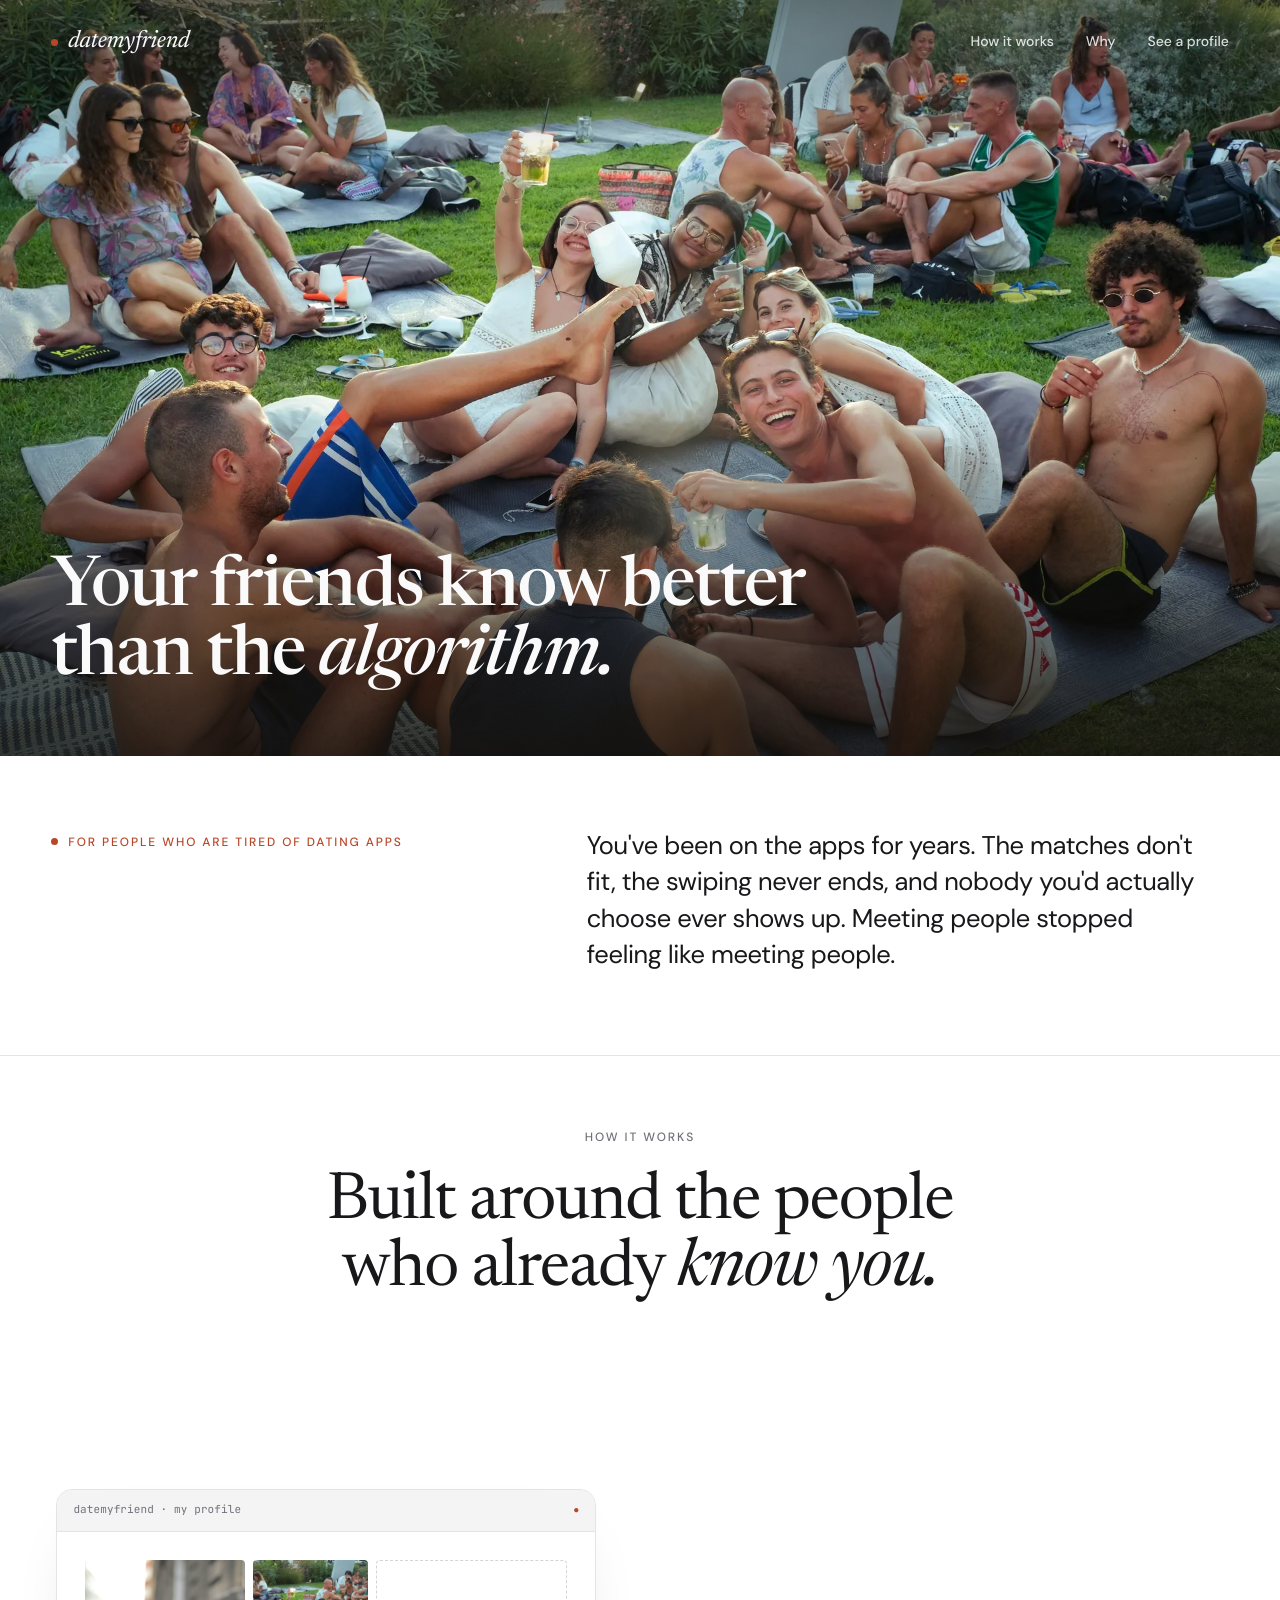
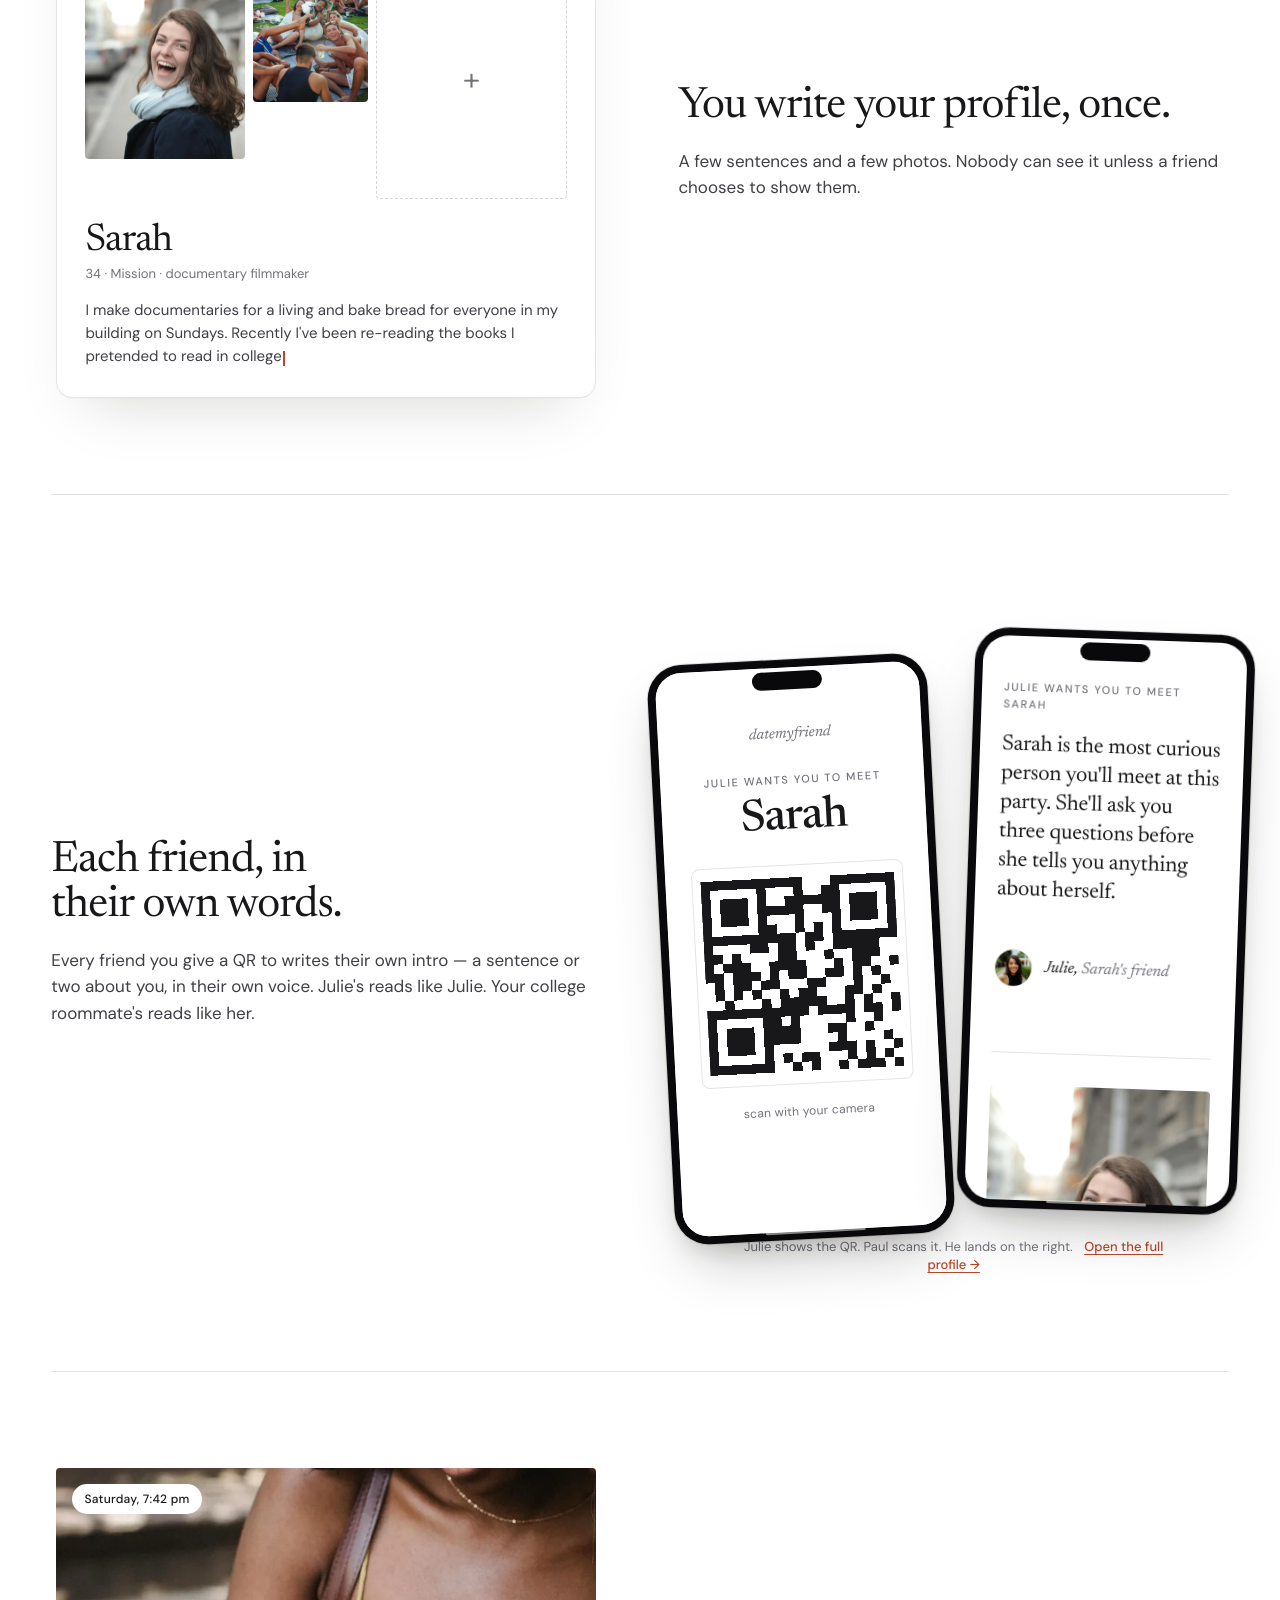
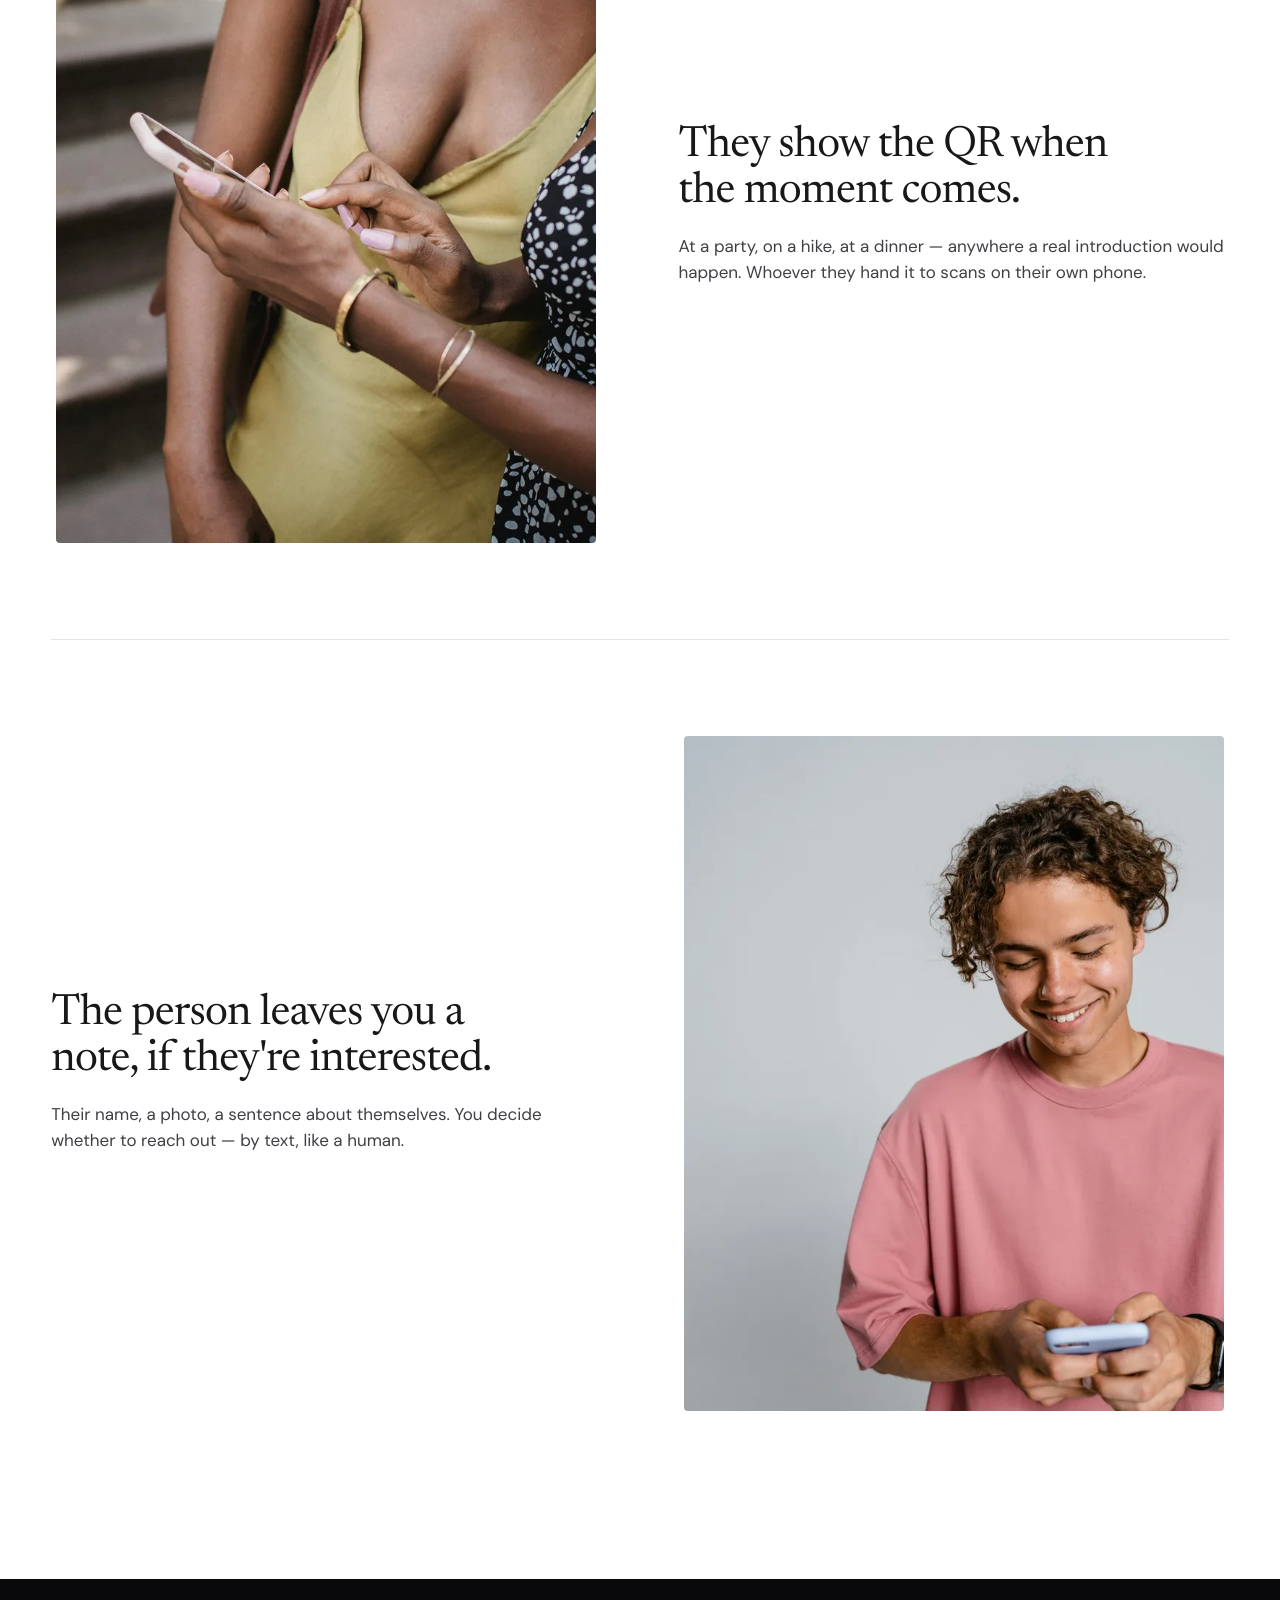
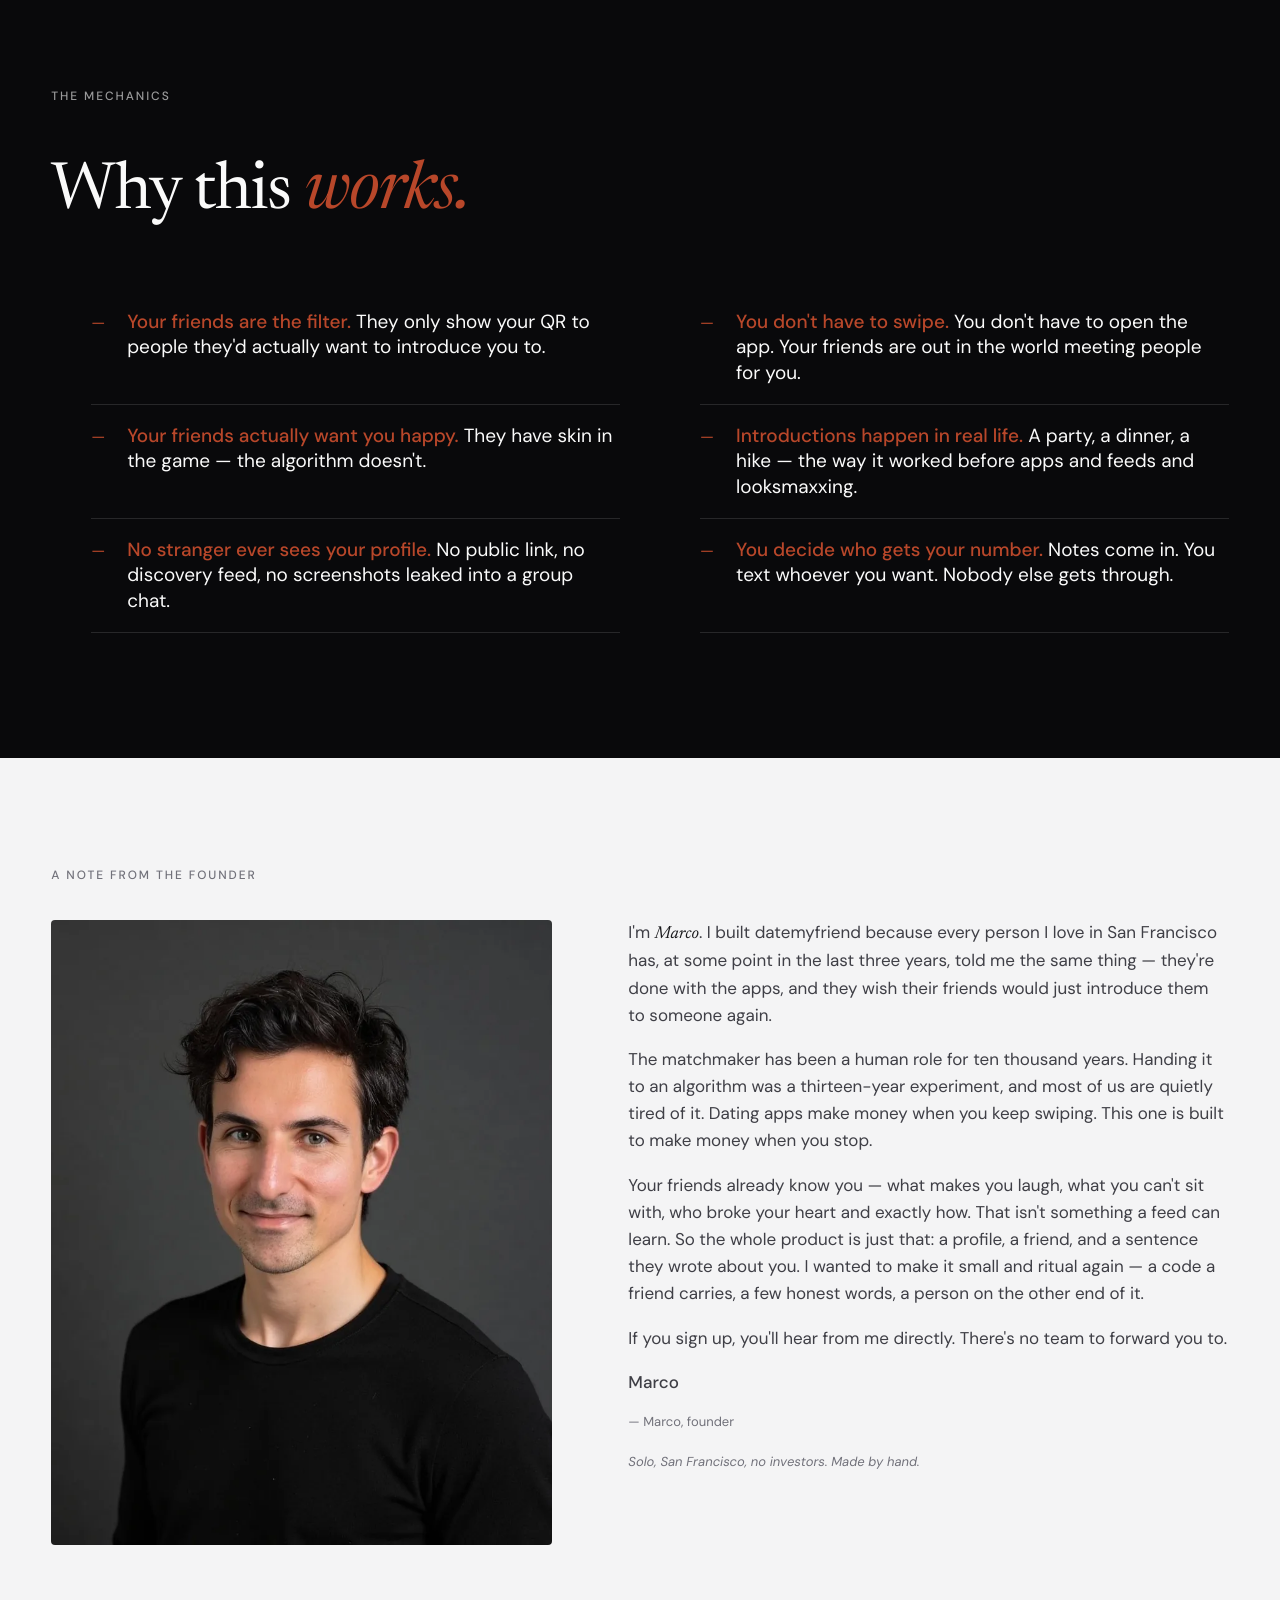
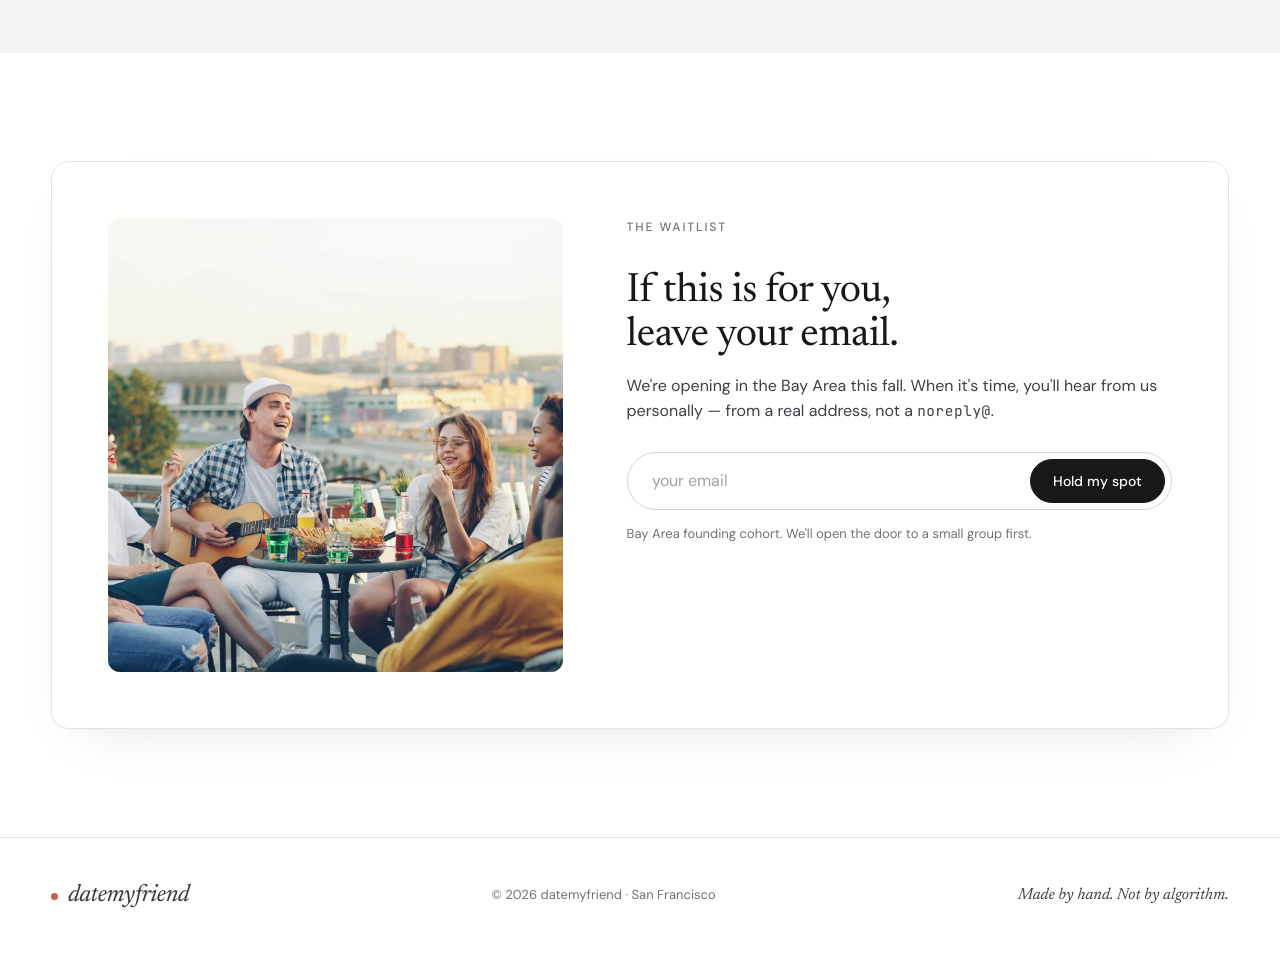
==== commit af18ae6c: "Fix QR rendering; merge manifesto into founder note with photo - Inline the QR SVG (external <img> c" ====
--- a/index.html
+++ b/index.html
@@ -121,7 +121,7 @@
                               <div class="qr-screen__eyebrow">Julie wants you to meet</div>
                               <h3 class="qr-screen__title">Sarah</h3>
                             </div>
-                            <div class="qr-screen__qr"><img src="images/qr.svg" alt="QR code to scan" /></div>
+                            <div class="qr-screen__qr" role="img" aria-label="QR code to scan"><svg viewBox="0 0 21 21" width="100%" height="100%" preserveAspectRatio="xMidYMid meet" shape-rendering="crispEdges" fill="currentColor"><rect x="0" y="0" width="1" height="1"/><rect x="1" y="0" width="1" height="1"/><rect x="2" y="0" width="1" height="1"/><rect x="3" y="0" width="1" height="1"/><rect x="4" y="0" width="1" height="1"/><rect x="5" y="0" width="1" height="1"/><rect x="6" y="0" width="1" height="1"/><rect x="7" y="0" width="1" height="1"/><rect x="8" y="0" width="1" height="1"/><rect x="9" y="0" width="1" height="1"/><rect x="10" y="0" width="1" height="1"/><rect x="14" y="0" width="1" height="1"/><rect x="15" y="0" width="1" height="1"/><rect x="16" y="0" width="1" height="1"/><rect x="17" y="0" width="1" height="1"/><rect x="18" y="0" width="1" height="1"/><rect x="19" y="0" width="1" height="1"/><rect x="20" y="0" width="1" height="1"/><rect x="0" y="1" width="1" height="1"/><rect x="6" y="1" width="1" height="1"/><rect x="10" y="1" width="1" height="1"/><rect x="13" y="1" width="1" height="1"/><rect x="14" y="1" width="1" height="1"/><rect x="20" y="1" width="1" height="1"/><rect x="0" y="2" width="1" height="1"/><rect x="2" y="2" width="1" height="1"/><rect x="3" y="2" width="1" height="1"/><rect x="4" y="2" width="1" height="1"/><rect x="6" y="2" width="1" height="1"/><rect x="9" y="2" width="1" height="1"/><rect x="10" y="2" width="1" height="1"/><rect x="11" y="2" width="1" height="1"/><rect x="12" y="2" width="1" height="1"/><rect x="13" y="2" width="1" height="1"/><rect x="14" y="2" width="1" height="1"/><rect x="16" y="2" width="1" height="1"/><rect x="17" y="2" width="1" height="1"/><rect x="18" y="2" width="1" height="1"/><rect x="20" y="2" width="1" height="1"/><rect x="0" y="3" width="1" height="1"/><rect x="2" y="3" width="1" height="1"/><rect x="3" y="3" width="1" height="1"/><rect x="4" y="3" width="1" height="1"/><rect x="6" y="3" width="1" height="1"/><rect x="7" y="3" width="1" height="1"/><rect x="8" y="3" width="1" height="1"/><rect x="9" y="3" width="1" height="1"/><rect x="10" y="3" width="1" height="1"/><rect x="13" y="3" width="1" height="1"/><rect x="14" y="3" width="1" height="1"/><rect x="16" y="3" width="1" height="1"/><rect x="17" y="3" width="1" height="1"/><rect x="18" y="3" width="1" height="1"/><rect x="20" y="3" width="1" height="1"/><rect x="0" y="4" width="1" height="1"/><rect x="2" y="4" width="1" height="1"/><rect x="3" y="4" width="1" height="1"/><rect x="4" y="4" width="1" height="1"/><rect x="6" y="4" width="1" height="1"/><rect x="10" y="4" width="1" height="1"/><rect x="14" y="4" width="1" height="1"/><rect x="16" y="4" width="1" height="1"/><rect x="17" y="4" width="1" height="1"/><rect x="18" y="4" width="1" height="1"/><rect x="20" y="4" width="1" height="1"/><rect x="0" y="5" width="1" height="1"/><rect x="6" y="5" width="1" height="1"/><rect x="7" y="5" width="1" height="1"/><rect x="10" y="5" width="1" height="1"/><rect x="12" y="5" width="1" height="1"/><rect x="14" y="5" width="1" height="1"/><rect x="20" y="5" width="1" height="1"/><rect x="0" y="6" width="1" height="1"/><rect x="1" y="6" width="1" height="1"/><rect x="2" y="6" width="1" height="1"/><rect x="3" y="6" width="1" height="1"/><rect x="4" y="6" width="1" height="1"/><rect x="5" y="6" width="1" height="1"/><rect x="6" y="6" width="1" height="1"/><rect x="7" y="6" width="1" height="1"/><rect x="8" y="6" width="1" height="1"/><rect x="9" y="6" width="1" height="1"/><rect x="11" y="6" width="1" height="1"/><rect x="12" y="6" width="1" height="1"/><rect x="14" y="6" width="1" height="1"/><rect x="15" y="6" width="1" height="1"/><rect x="16" y="6" width="1" height="1"/><rect x="17" y="6" width="1" height="1"/><rect x="18" y="6" width="1" height="1"/><rect x="19" y="6" width="1" height="1"/><rect x="20" y="6" width="1" height="1"/><rect x="0" y="7" width="1" height="1"/><rect x="5" y="7" width="1" height="1"/><rect x="6" y="7" width="1" height="1"/><rect x="8" y="7" width="1" height="1"/><rect x="9" y="7" width="1" height="1"/><rect x="11" y="7" width="1" height="1"/><rect x="14" y="7" width="1" height="1"/><rect x="15" y="7" width="1" height="1"/><rect x="16" y="7" width="1" height="1"/><rect x="17" y="7" width="1" height="1"/><rect x="18" y="7" width="1" height="1"/><rect x="0" y="8" width="1" height="1"/><rect x="1" y="8" width="1" height="1"/><rect x="3" y="8" width="1" height="1"/><rect x="8" y="8" width="1" height="1"/><rect x="9" y="8" width="1" height="1"/><rect x="13" y="8" width="1" height="1"/><rect x="16" y="8" width="1" height="1"/><rect x="17" y="8" width="1" height="1"/><rect x="18" y="8" width="1" height="1"/><rect x="0" y="9" width="1" height="1"/><rect x="2" y="9" width="1" height="1"/><rect x="3" y="9" width="1" height="1"/><rect x="4" y="9" width="1" height="1"/><rect x="7" y="9" width="1" height="1"/><rect x="8" y="9" width="1" height="1"/><rect x="9" y="9" width="1" height="1"/><rect x="10" y="9" width="1" height="1"/><rect x="14" y="9" width="1" height="1"/><rect x="16" y="9" width="1" height="1"/><rect x="17" y="9" width="1" height="1"/><rect x="20" y="9" width="1" height="1"/><rect x="0" y="10" width="1" height="1"/><rect x="1" y="10" width="1" height="1"/><rect x="3" y="10" width="1" height="1"/><rect x="4" y="10" width="1" height="1"/><rect x="5" y="10" width="1" height="1"/><rect x="7" y="10" width="1" height="1"/><rect x="9" y="10" width="1" height="1"/><rect x="10" y="10" width="1" height="1"/><rect x="13" y="10" width="1" height="1"/><rect x="14" y="10" width="1" height="1"/><rect x="16" y="10" width="1" height="1"/><rect x="18" y="10" width="1" height="1"/><rect x="1" y="11" width="1" height="1"/><rect x="3" y="11" width="1" height="1"/><rect x="4" y="11" width="1" height="1"/><rect x="6" y="11" width="1" height="1"/><rect x="7" y="11" width="1" height="1"/><rect x="11" y="11" width="1" height="1"/><rect x="12" y="11" width="1" height="1"/><rect x="16" y="11" width="1" height="1"/><rect x="19" y="11" width="1" height="1"/><rect x="1" y="12" width="1" height="1"/><rect x="3" y="12" width="1" height="1"/><rect x="5" y="12" width="1" height="1"/><rect x="8" y="12" width="1" height="1"/><rect x="10" y="12" width="1" height="1"/><rect x="11" y="12" width="1" height="1"/><rect x="15" y="12" width="1" height="1"/><rect x="16" y="12" width="1" height="1"/><rect x="18" y="12" width="1" height="1"/><rect x="2" y="13" width="1" height="1"/><rect x="6" y="13" width="1" height="1"/><rect x="8" y="13" width="1" height="1"/><rect x="9" y="13" width="1" height="1"/><rect x="10" y="13" width="1" height="1"/><rect x="11" y="13" width="1" height="1"/><rect x="12" y="13" width="1" height="1"/><rect x="15" y="13" width="1" height="1"/><rect x="17" y="13" width="1" height="1"/><rect x="20" y="13" width="1" height="1"/><rect x="0" y="14" width="1" height="1"/><rect x="1" y="14" width="1" height="1"/><rect x="2" y="14" width="1" height="1"/><rect x="3" y="14" width="1" height="1"/><rect x="4" y="14" width="1" height="1"/><rect x="5" y="14" width="1" height="1"/><rect x="6" y="14" width="1" height="1"/><rect x="7" y="14" width="1" height="1"/><rect x="8" y="14" width="1" height="1"/><rect x="9" y="14" width="1" height="1"/><rect x="10" y="14" width="1" height="1"/><rect x="12" y="14" width="1" height="1"/><rect x="13" y="14" width="1" height="1"/><rect x="14" y="14" width="1" height="1"/><rect x="15" y="14" width="1" height="1"/><rect x="17" y="14" width="1" height="1"/><rect x="18" y="14" width="1" height="1"/><rect x="20" y="14" width="1" height="1"/><rect x="0" y="15" width="1" height="1"/><rect x="6" y="15" width="1" height="1"/><rect x="7" y="15" width="1" height="1"/><rect x="9" y="15" width="1" height="1"/><rect x="15" y="15" width="1" height="1"/><rect x="18" y="15" width="1" height="1"/><rect x="0" y="16" width="1" height="1"/><rect x="2" y="16" width="1" height="1"/><rect x="3" y="16" width="1" height="1"/><rect x="4" y="16" width="1" height="1"/><rect x="6" y="16" width="1" height="1"/><rect x="7" y="16" width="1" height="1"/><rect x="8" y="16" width="1" height="1"/><rect x="9" y="16" width="1" height="1"/><rect x="13" y="16" width="1" height="1"/><rect x="14" y="16" width="1" height="1"/><rect x="17" y="16" width="1" height="1"/><rect x="0" y="17" width="1" height="1"/><rect x="2" y="17" width="1" height="1"/><rect x="3" y="17" width="1" height="1"/><rect x="4" y="17" width="1" height="1"/><rect x="6" y="17" width="1" height="1"/><rect x="7" y="17" width="1" height="1"/><rect x="8" y="17" width="1" height="1"/><rect x="9" y="17" width="1" height="1"/><rect x="14" y="17" width="1" height="1"/><rect x="19" y="17" width="1" height="1"/><rect x="0" y="18" width="1" height="1"/><rect x="2" y="18" width="1" height="1"/><rect x="3" y="18" width="1" height="1"/><rect x="4" y="18" width="1" height="1"/><rect x="6" y="18" width="1" height="1"/><rect x="13" y="18" width="1" height="1"/><rect x="14" y="18" width="1" height="1"/><rect x="15" y="18" width="1" height="1"/><rect x="17" y="18" width="1" height="1"/><rect x="20" y="18" width="1" height="1"/><rect x="0" y="19" width="1" height="1"/><rect x="6" y="19" width="1" height="1"/><rect x="8" y="19" width="1" height="1"/><rect x="10" y="19" width="1" height="1"/><rect x="11" y="19" width="1" height="1"/><rect x="15" y="19" width="1" height="1"/><rect x="17" y="19" width="1" height="1"/><rect x="19" y="19" width="1" height="1"/><rect x="0" y="20" width="1" height="1"/><rect x="1" y="20" width="1" height="1"/><rect x="2" y="20" width="1" height="1"/><rect x="3" y="20" width="1" height="1"/><rect x="4" y="20" width="1" height="1"/><rect x="5" y="20" width="1" height="1"/><rect x="6" y="20" width="1" height="1"/><rect x="9" y="20" width="1" height="1"/><rect x="11" y="20" width="1" height="1"/><rect x="14" y="20" width="1" height="1"/><rect x="16" y="20" width="1" height="1"/><rect x="17" y="20" width="1" height="1"/><rect x="18" y="20" width="1" height="1"/><rect x="20" y="20" width="1" height="1"/></svg></div>
                             <div class="qr-screen__hint">scan with your camera</div>
                           </div>
                         </div>
@@ -233,35 +233,19 @@
       </div>
     </section>
 
-    <!-- ── 04 Manifesto ──────────────────────────────────────── -->
-    <section class="section" id="manifesto">
-      <div class="container-narrow">
-        <div class="eyebrow-muted" style="text-align:center;margin-bottom:36px">A small manifesto</div>
-        <div class="manifesto">
-          <span class="quote-glyph" aria-hidden="true">&ldquo;</span>
-          <p>Dating apps make money when you keep swiping. We make money when you stop.</p>
-          <p>The matchmaker has been a human role for ten thousand years. Outsourcing it to an algorithm was a thirteen-year experiment, and most of us are tired.</p>
-          <p class="pull">Your friends know you. They know what you find funny, what you can't tolerate, who broke your heart and how. Trust them with this.</p>
-          <p>The whole product is a profile, a friend, and a sentence they wrote about you. We just made it possible.</p>
-        </div>
-      </div>
-    </section>
-
-    <!-- ── 05 Founder ────────────────────────────────────────── -->
-    <section class="section section-sand">
+    <!-- ── 04 A note from the founder (manifesto folded in) ──── -->
+    <section class="section section-sand" id="manifesto">
       <div class="container">
         <div class="eyebrow-muted" style="margin-bottom:36px">A note from the founder</div>
         <div class="founder">
           <div class="founder-photo img-frame">
-            <div style="width:100%;height:100%;background:linear-gradient(135deg,#c8a482 0%,#8e6a4a 60%,#5a4030 100%);position:relative;display:flex;align-items:flex-end;justify-content:flex-start;padding:22px">
-              <div style="font-family:var(--sans);font-size:12px;letter-spacing:0.02em;color:rgba(255,255,255,0.92);font-weight:500">Photo placeholder — Marco</div>
-              <div style="position:absolute;inset:0;pointer-events:none;background-image:repeating-linear-gradient(45deg,transparent 0 18px,rgba(255,255,255,0.06) 18px 19px)"></div>
-            </div>
+            <img src="images/marco.webp" alt="Marco, founder of datemyfriend." />
           </div>
           <div class="founder-body">
-            <p>I'm <em>Marco</em>. I built this because every person I love in San Francisco has, at some point in the last three years, told me the same thing: they're done with the apps, and they wish their friends would just introduce them to people again.</p>
-            <p>The problem isn't that friends don't want to. It's that everyone moved. Everyone got busy. Everyone forgot it was part of the job. I wanted to make it small and ritual again — a card a friend hands you, a sentence they wrote, a person on the other end of it.</p>
-            <p>If you sign up, you'll hear from me directly. There is no team to forward you to.</p>
+            <p>I'm <em>Marco</em>. I built datemyfriend because every person I love in San Francisco has, at some point in the last three years, told me the same thing — they're done with the apps, and they wish their friends would just introduce them to someone again.</p>
+            <p>The matchmaker has been a human role for ten thousand years. Handing it to an algorithm was a thirteen-year experiment, and most of us are quietly tired of it. Dating apps make money when you keep swiping. This one is built to make money when you stop.</p>
+            <p>Your friends already know you — what makes you laugh, what you can't sit with, who broke your heart and exactly how. That isn't something a feed can learn. So the whole product is just that: a profile, a friend, and a sentence they wrote about you. I wanted to make it small and ritual again — a code a friend carries, a few honest words, a person on the other end of it.</p>
+            <p>If you sign up, you'll hear from me directly. There's no team to forward you to.</p>
             <p class="sig">Marco</p>
             <div class="caption" style="margin-top:4px">— Marco, founder</div>
             <div class="caption" style="margin-top:22px;font-style:italic;color:var(--ink-3)">Solo, San Francisco, no investors. Made by hand.</div>
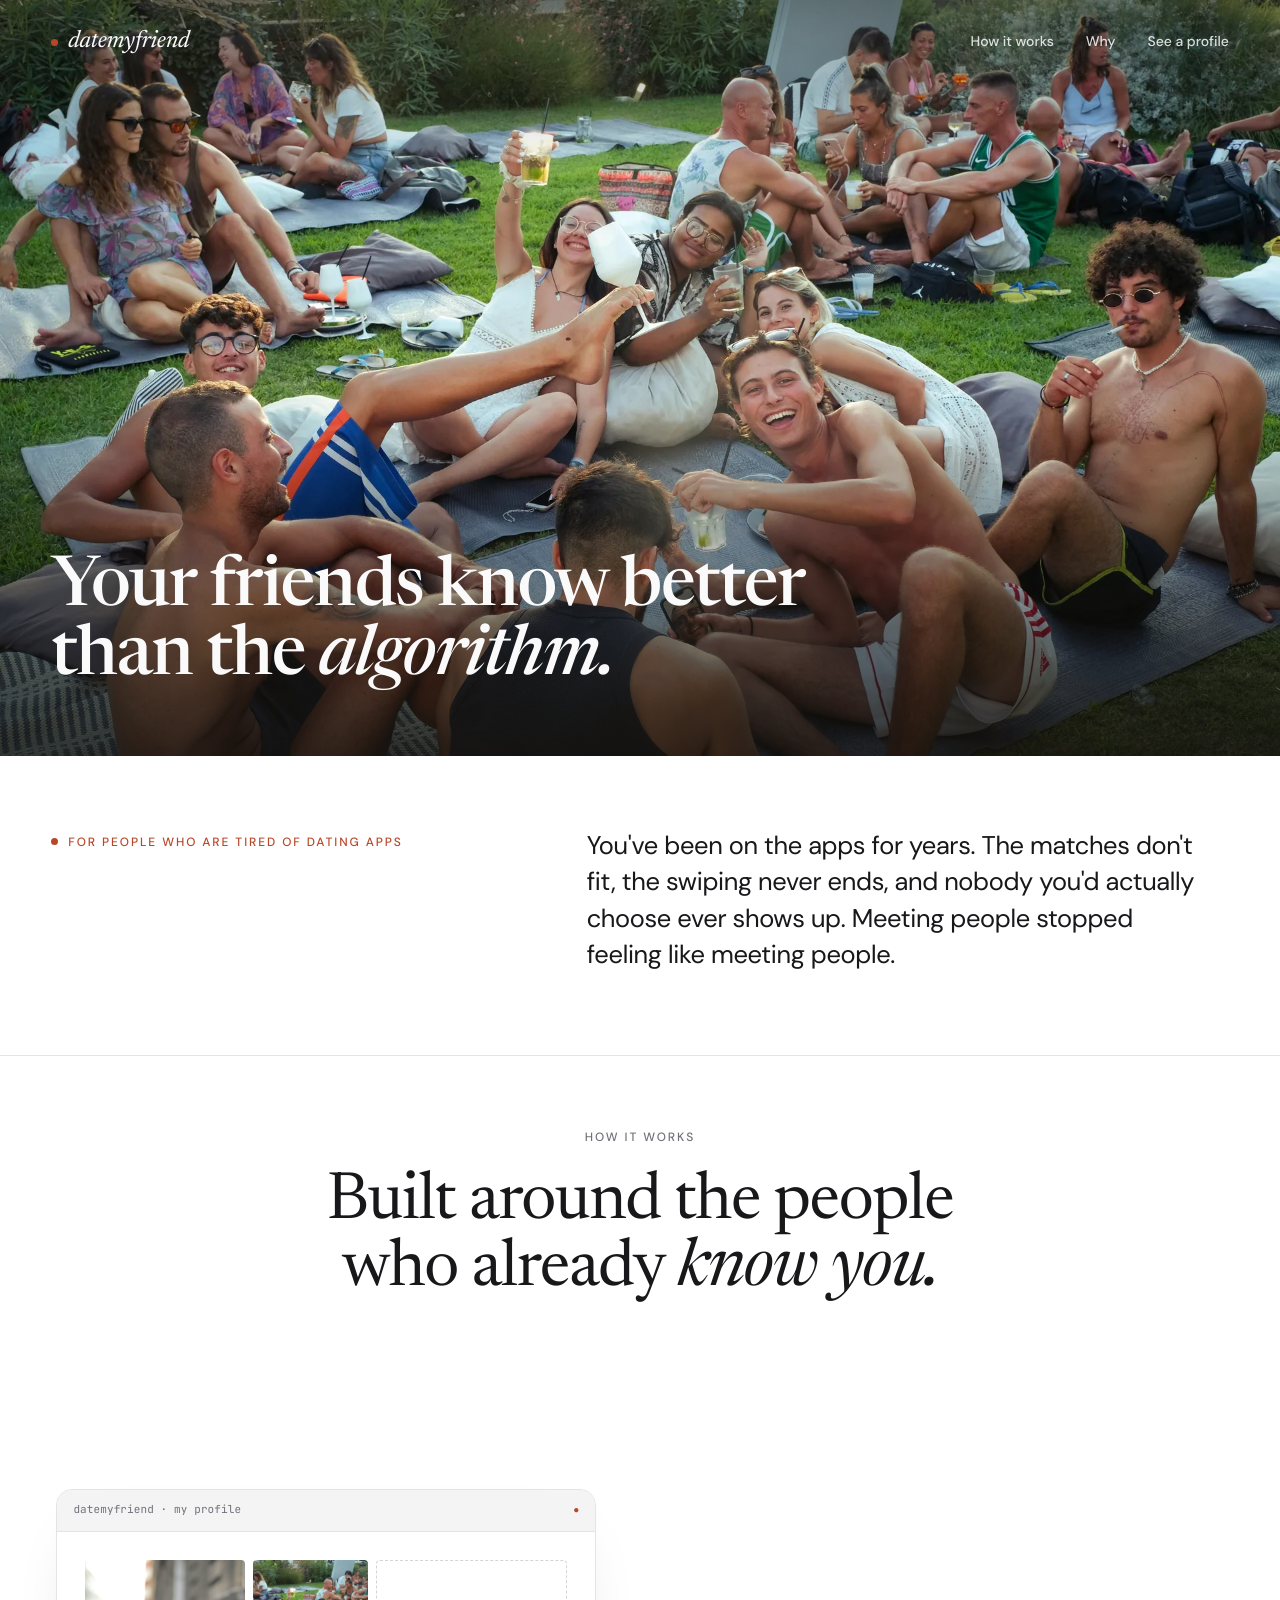
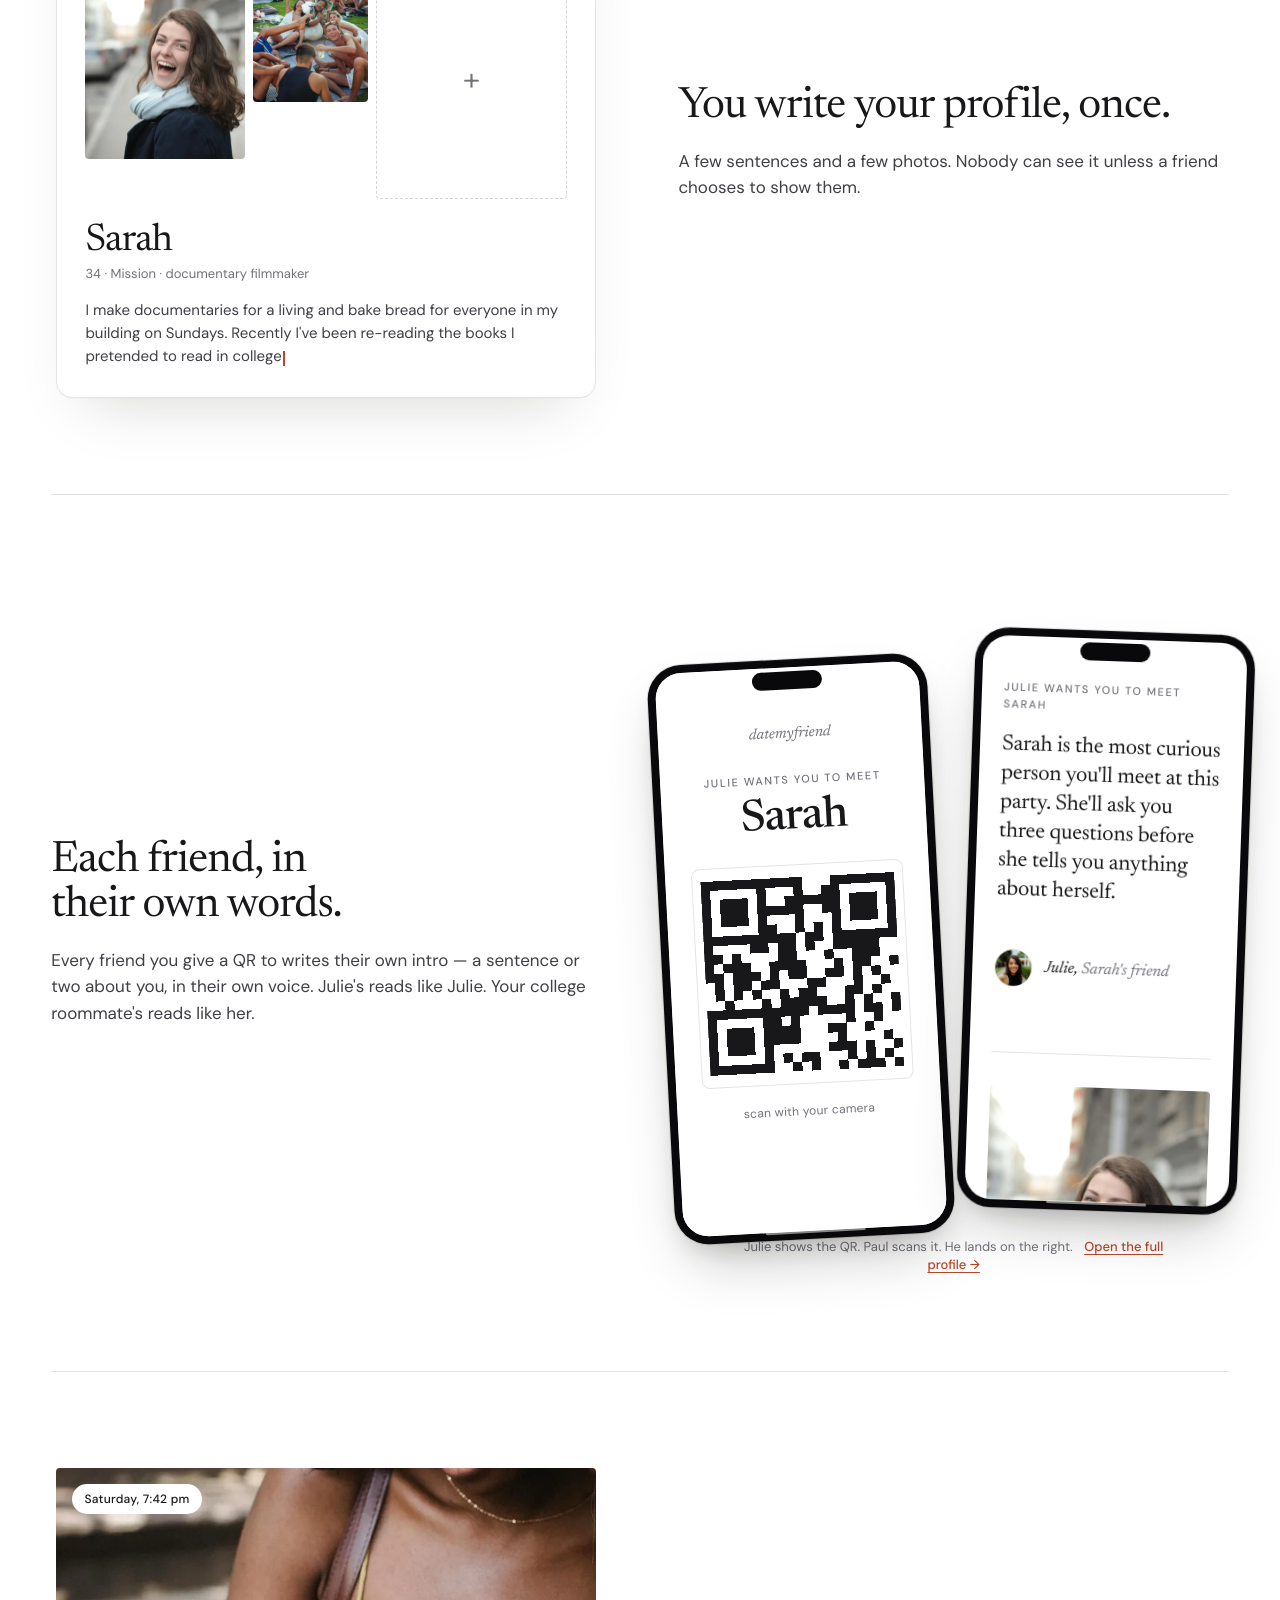
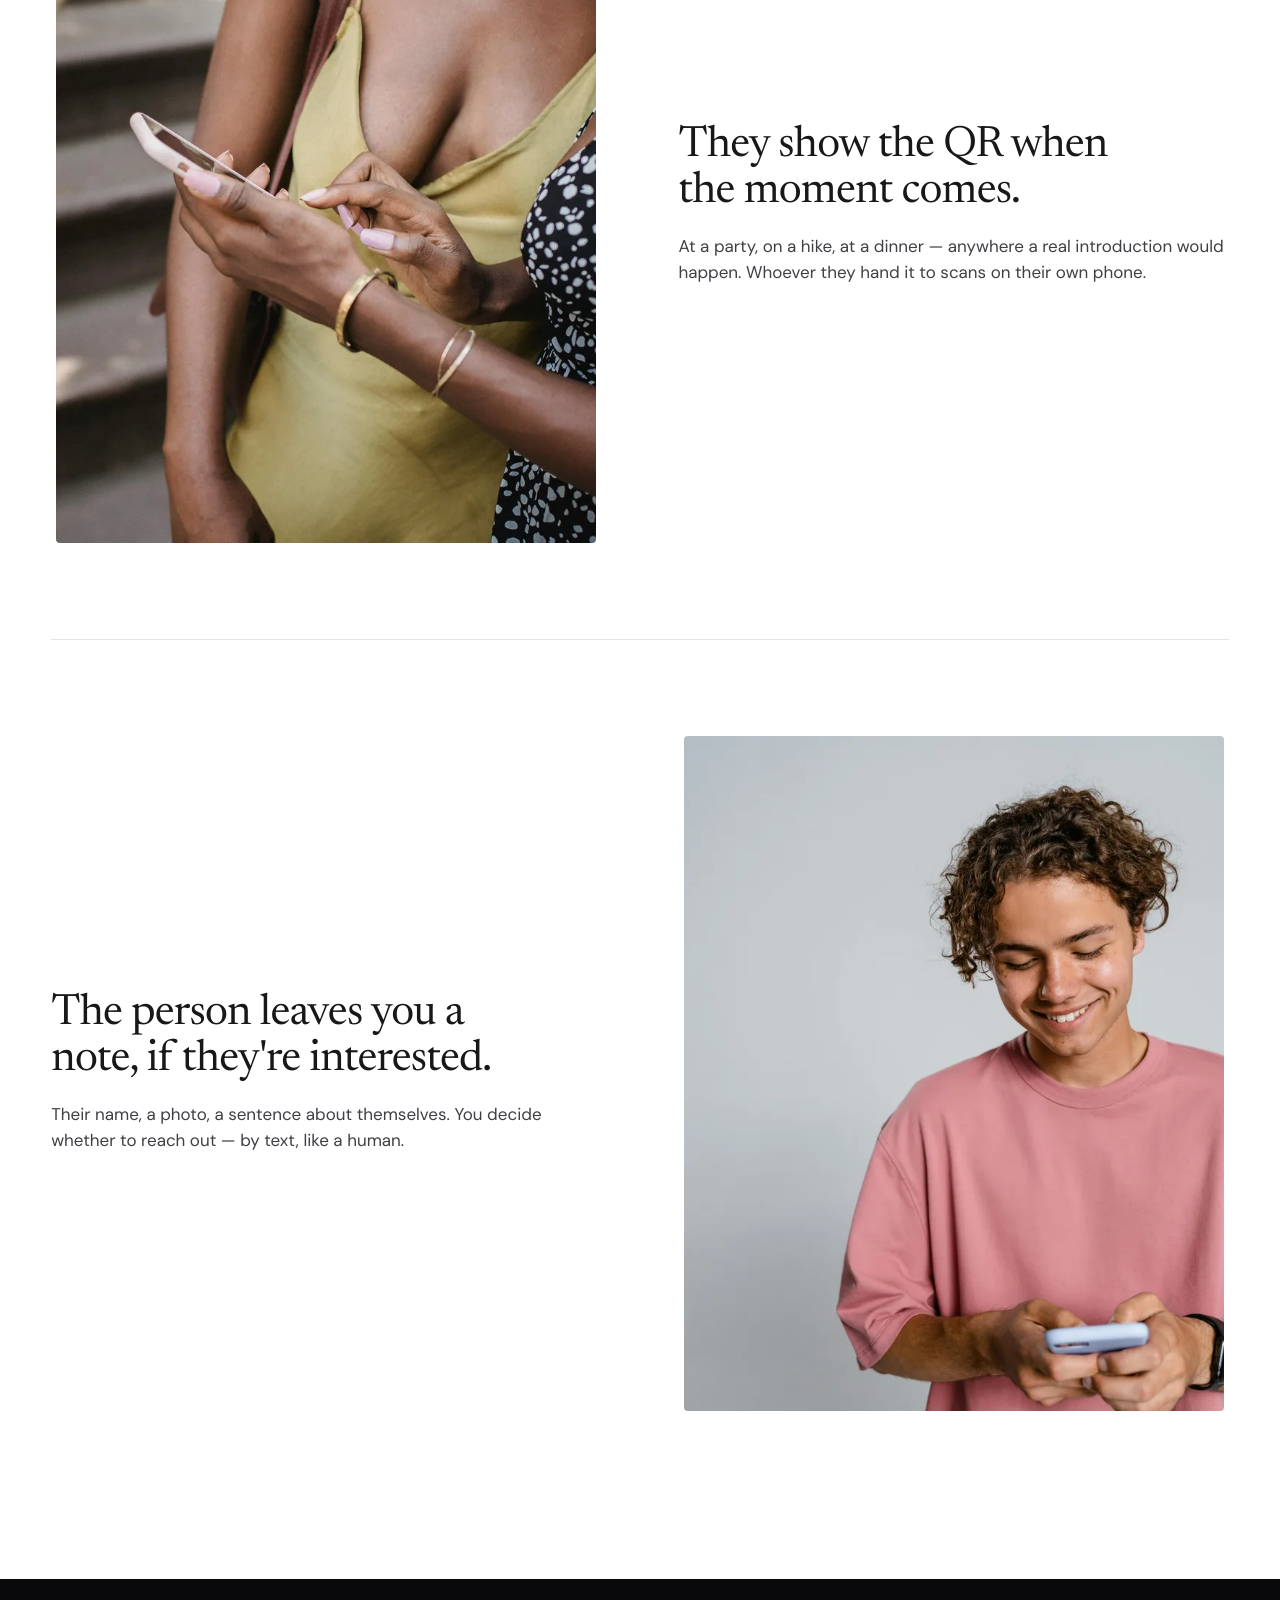
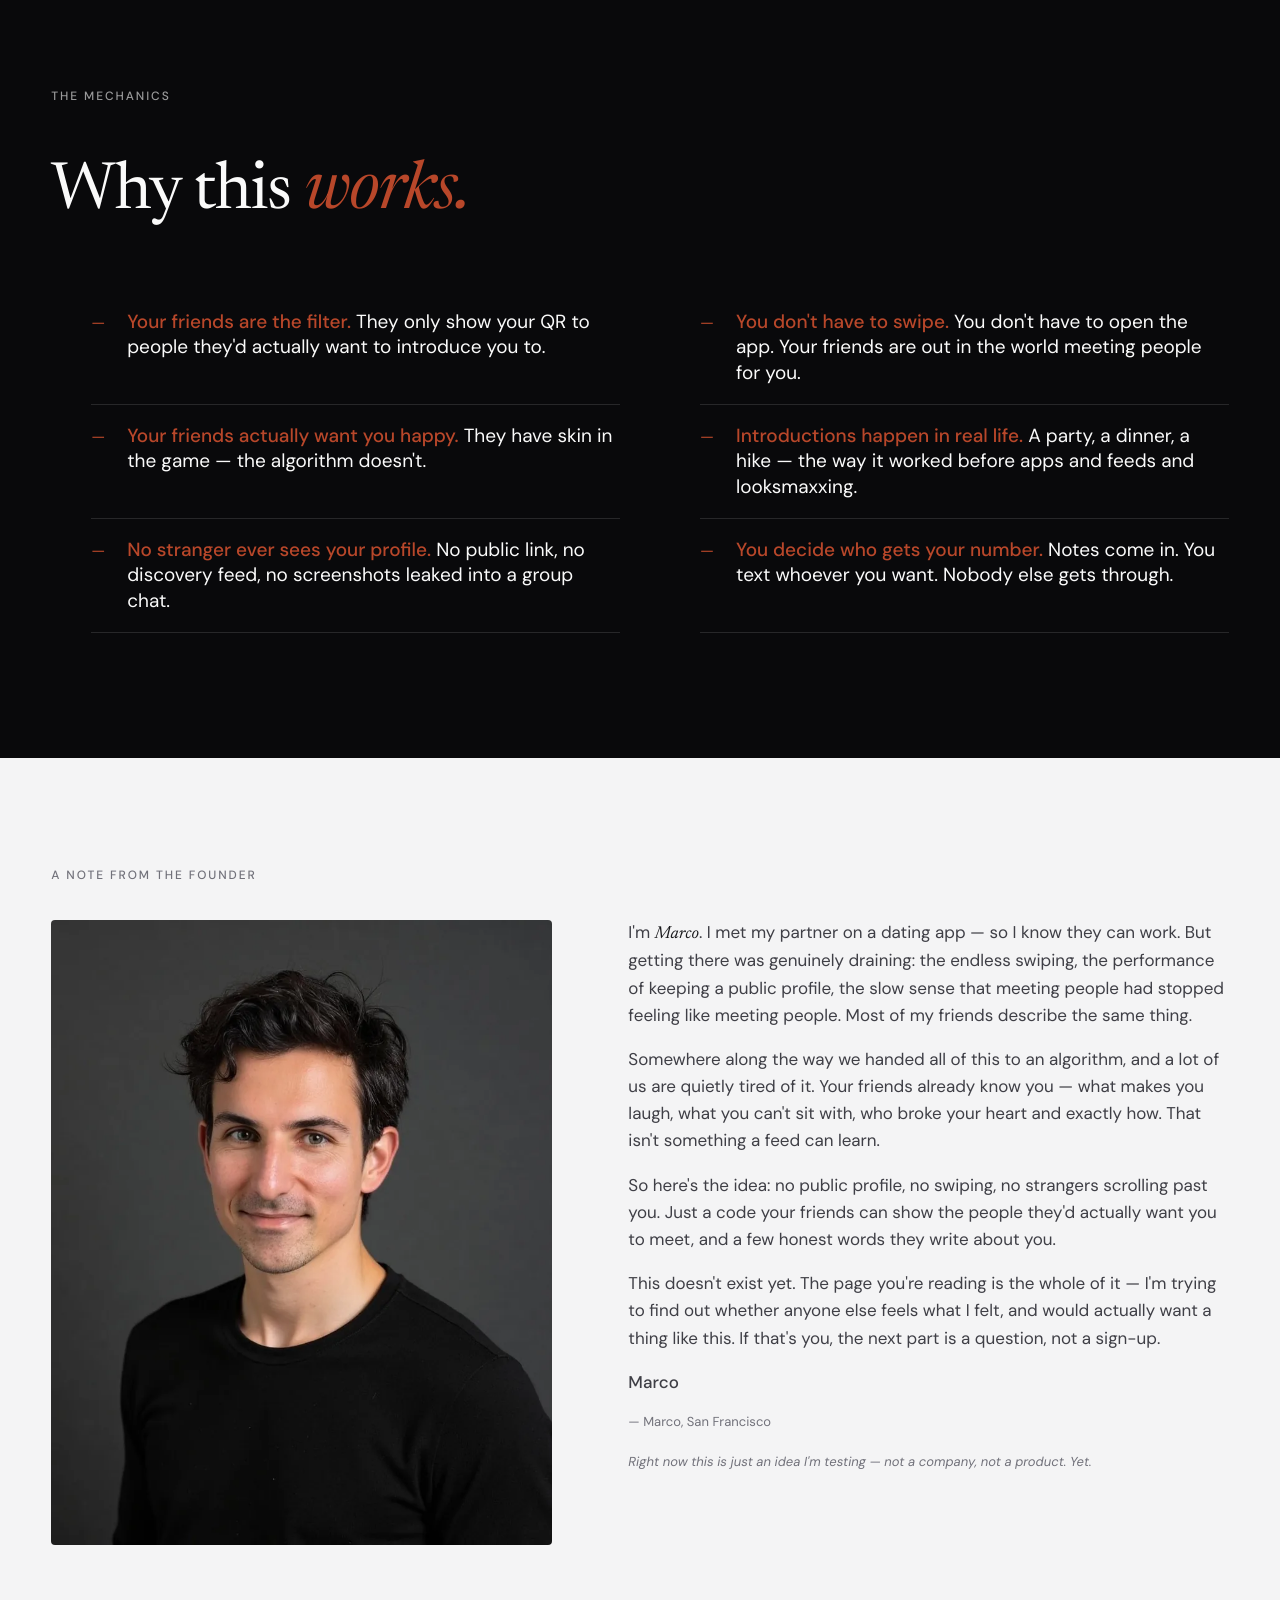
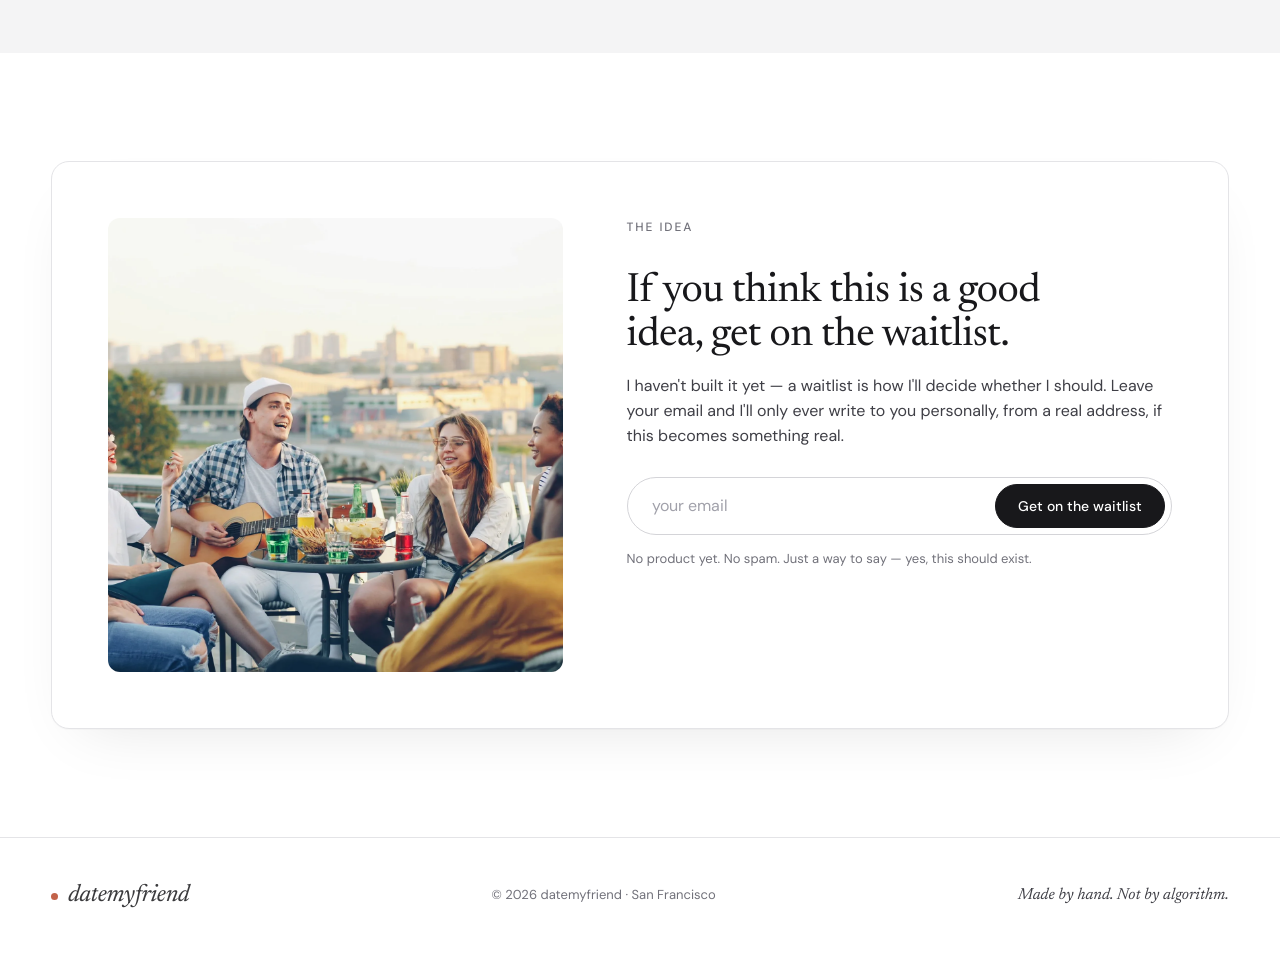
==== commit 8eebf9ef: "Rewrite founder note + waitlist as honest idea-validation copy Founder note: partnered (met partner " ====
--- a/index.html
+++ b/index.html
@@ -242,13 +242,13 @@
             <img src="images/marco.webp" alt="Marco, founder of datemyfriend." />
           </div>
           <div class="founder-body">
-            <p>I'm <em>Marco</em>. I built datemyfriend because every person I love in San Francisco has, at some point in the last three years, told me the same thing — they're done with the apps, and they wish their friends would just introduce them to someone again.</p>
-            <p>The matchmaker has been a human role for ten thousand years. Handing it to an algorithm was a thirteen-year experiment, and most of us are quietly tired of it. Dating apps make money when you keep swiping. This one is built to make money when you stop.</p>
-            <p>Your friends already know you — what makes you laugh, what you can't sit with, who broke your heart and exactly how. That isn't something a feed can learn. So the whole product is just that: a profile, a friend, and a sentence they wrote about you. I wanted to make it small and ritual again — a code a friend carries, a few honest words, a person on the other end of it.</p>
-            <p>If you sign up, you'll hear from me directly. There's no team to forward you to.</p>
+            <p>I'm <em>Marco</em>. I met my partner on a dating app — so I know they can work. But getting there was genuinely draining: the endless swiping, the performance of keeping a public profile, the slow sense that meeting people had stopped feeling like meeting people. Most of my friends describe the same thing.</p>
+            <p>Somewhere along the way we handed all of this to an algorithm, and a lot of us are quietly tired of it. Your friends already know you — what makes you laugh, what you can't sit with, who broke your heart and exactly how. That isn't something a feed can learn.</p>
+            <p>So here's the idea: no public profile, no swiping, no strangers scrolling past you. Just a code your friends can show the people they'd actually want you to meet, and a few honest words they write about you.</p>
+            <p>This doesn't exist yet. The page you're reading is the whole of it — I'm trying to find out whether anyone else feels what I felt, and would actually want a thing like this. If that's you, the next part is a question, not a sign-up.</p>
             <p class="sig">Marco</p>
-            <div class="caption" style="margin-top:4px">— Marco, founder</div>
-            <div class="caption" style="margin-top:22px;font-style:italic;color:var(--ink-3)">Solo, San Francisco, no investors. Made by hand.</div>
+            <div class="caption" style="margin-top:4px">— Marco, San Francisco</div>
+            <div class="caption" style="margin-top:22px;font-style:italic;color:var(--ink-3)">Right now this is just an idea I'm testing — not a company, not a product. Yet.</div>
           </div>
         </div>
       </div>
@@ -264,41 +264,42 @@
 
           <div class="ask-form-wrap">
             <div class="fade-in" data-stage="ask">
-              <div class="eyebrow-muted" style="margin-bottom:18px">The waitlist</div>
-              <h2 class="display-m" style="margin-bottom:16px;max-width:22ch">If this is for you, leave your email.</h2>
+              <div class="eyebrow-muted" style="margin-bottom:18px">The idea</div>
+              <h2 class="display-m" style="margin-bottom:16px;max-width:22ch">If you think this is a good idea, get on the waitlist.</h2>
               <p class="body" style="margin-bottom:28px;max-width:36rem">
-                We're opening in the Bay Area this fall. When it's time, you'll hear from us
-                personally — from a real address, not a <span class="mono" style="font-size:0.9em">noreply@</span>.
+                I haven't built it yet — a waitlist is how I'll decide whether I should. Leave your
+                email and I'll only ever write to you personally, from a real address, if this
+                becomes something real.
               </p>
               <form class="form-inline" data-form="ask">
                 <input class="input" type="email" required placeholder="your email" aria-label="email address" />
-                <button class="btn" type="submit">Hold my spot</button>
+                <button class="btn" type="submit">Get on the waitlist</button>
               </form>
-              <p class="caption" style="margin-top:16px">Bay Area founding cohort. We'll open the door to a small group first.</p>
+              <p class="caption" style="margin-top:16px">No product yet. No spam. Just a way to say — yes, this should exist.</p>
             </div>
 
             <div class="fade-in" data-stage="matchmaker" hidden>
               <div class="eyebrow-muted" style="margin-bottom:18px">One more thing</div>
-              <h2 class="display-m" style="margin-bottom:16px;max-width:22ch">You're on the list. Now — one more thing.</h2>
+              <h2 class="display-m" style="margin-bottom:16px;max-width:22ch">You're on the list. Now — one honest question.</h2>
               <p class="body" style="margin-bottom:24px;max-width:40rem;text-wrap:pretty">
-                Who's the friend you'd actually trust to do this for you? The one with the best
-                instinct for who you'd click with. Tell us, and when we open up, we'll set the two
-                of you up first — with a QR they can carry and the words they'll write about you.
+                If this ever becomes real, who's the friend you'd actually trust to do this for you?
+                The one with the best instinct for who you'd click with. Tell me — it helps me
+                understand whether the idea even holds.
               </p>
               <form style="display:grid;gap:12px;max-width:460px" data-form="matchmaker">
                 <input class="input" type="text" placeholder="friend's name" aria-label="friend's name" />
                 <input class="input" type="text" placeholder="their email or phone" aria-label="friend's contact" />
                 <div style="display:flex;gap:12px;align-items:center;margin-top:6px">
-                  <button class="btn" type="submit">Send them a note</button>
-                  <button class="btn-link" type="button" data-skip>Skip — I'll tell them myself</button>
+                  <button class="btn" type="submit">Tell me</button>
+                  <button class="btn-link" type="button" data-skip>Skip for now</button>
                 </div>
               </form>
             </div>
 
             <div class="fade-in" data-stage="done" hidden>
               <div class="eyebrow-muted" style="margin-bottom:18px">That's it</div>
-              <h2 class="display-m" style="margin-bottom:18px;max-width:22ch">Good. Glad you're here.</h2>
-              <p class="body" style="max-width:36rem;font-style:italic">We'll be in touch this fall, from a real address.</p>
+              <h2 class="display-m" style="margin-bottom:18px;max-width:22ch">Thank you — that's a real signal.</h2>
+              <p class="body" style="max-width:36rem">If enough people feel the same way, I'll build it, and you'll hear from me directly.</p>
               <p class="caption" style="margin-top:24px">— Marco</p>
             </div>
           </div>
